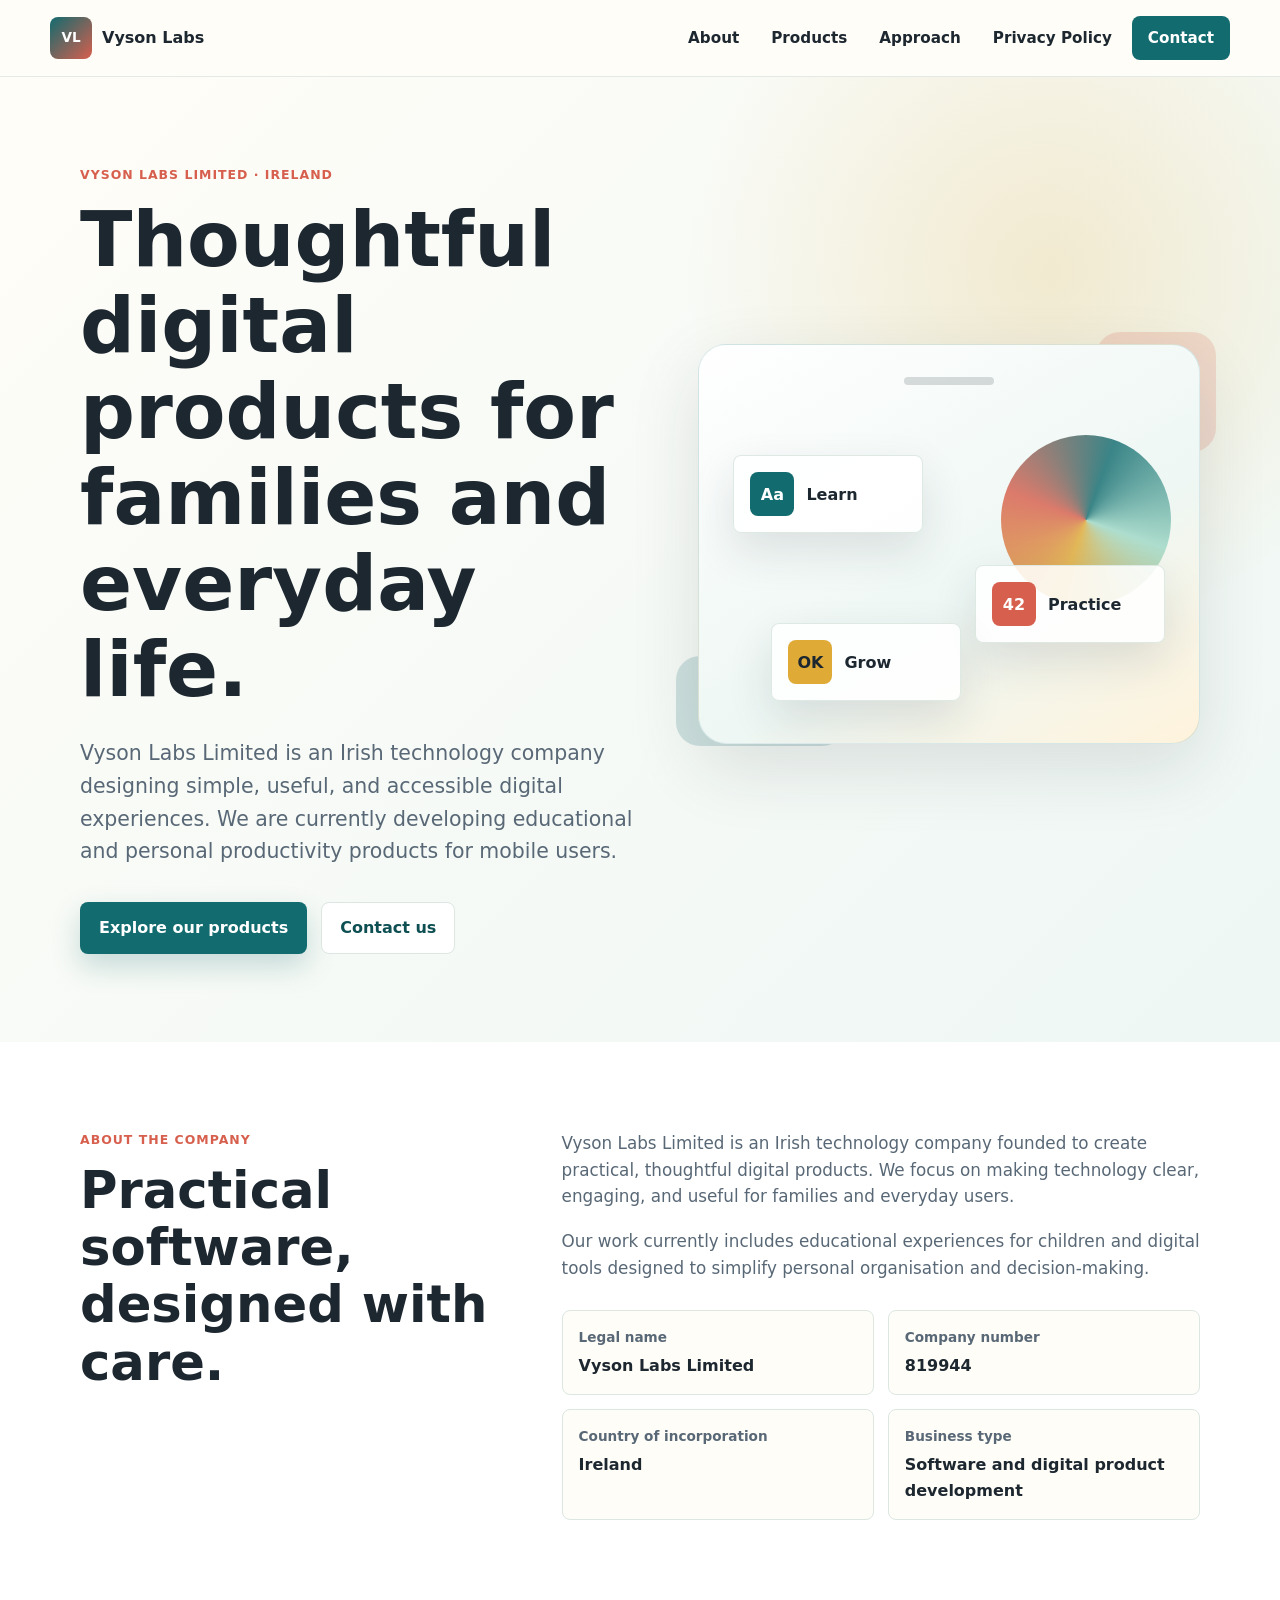
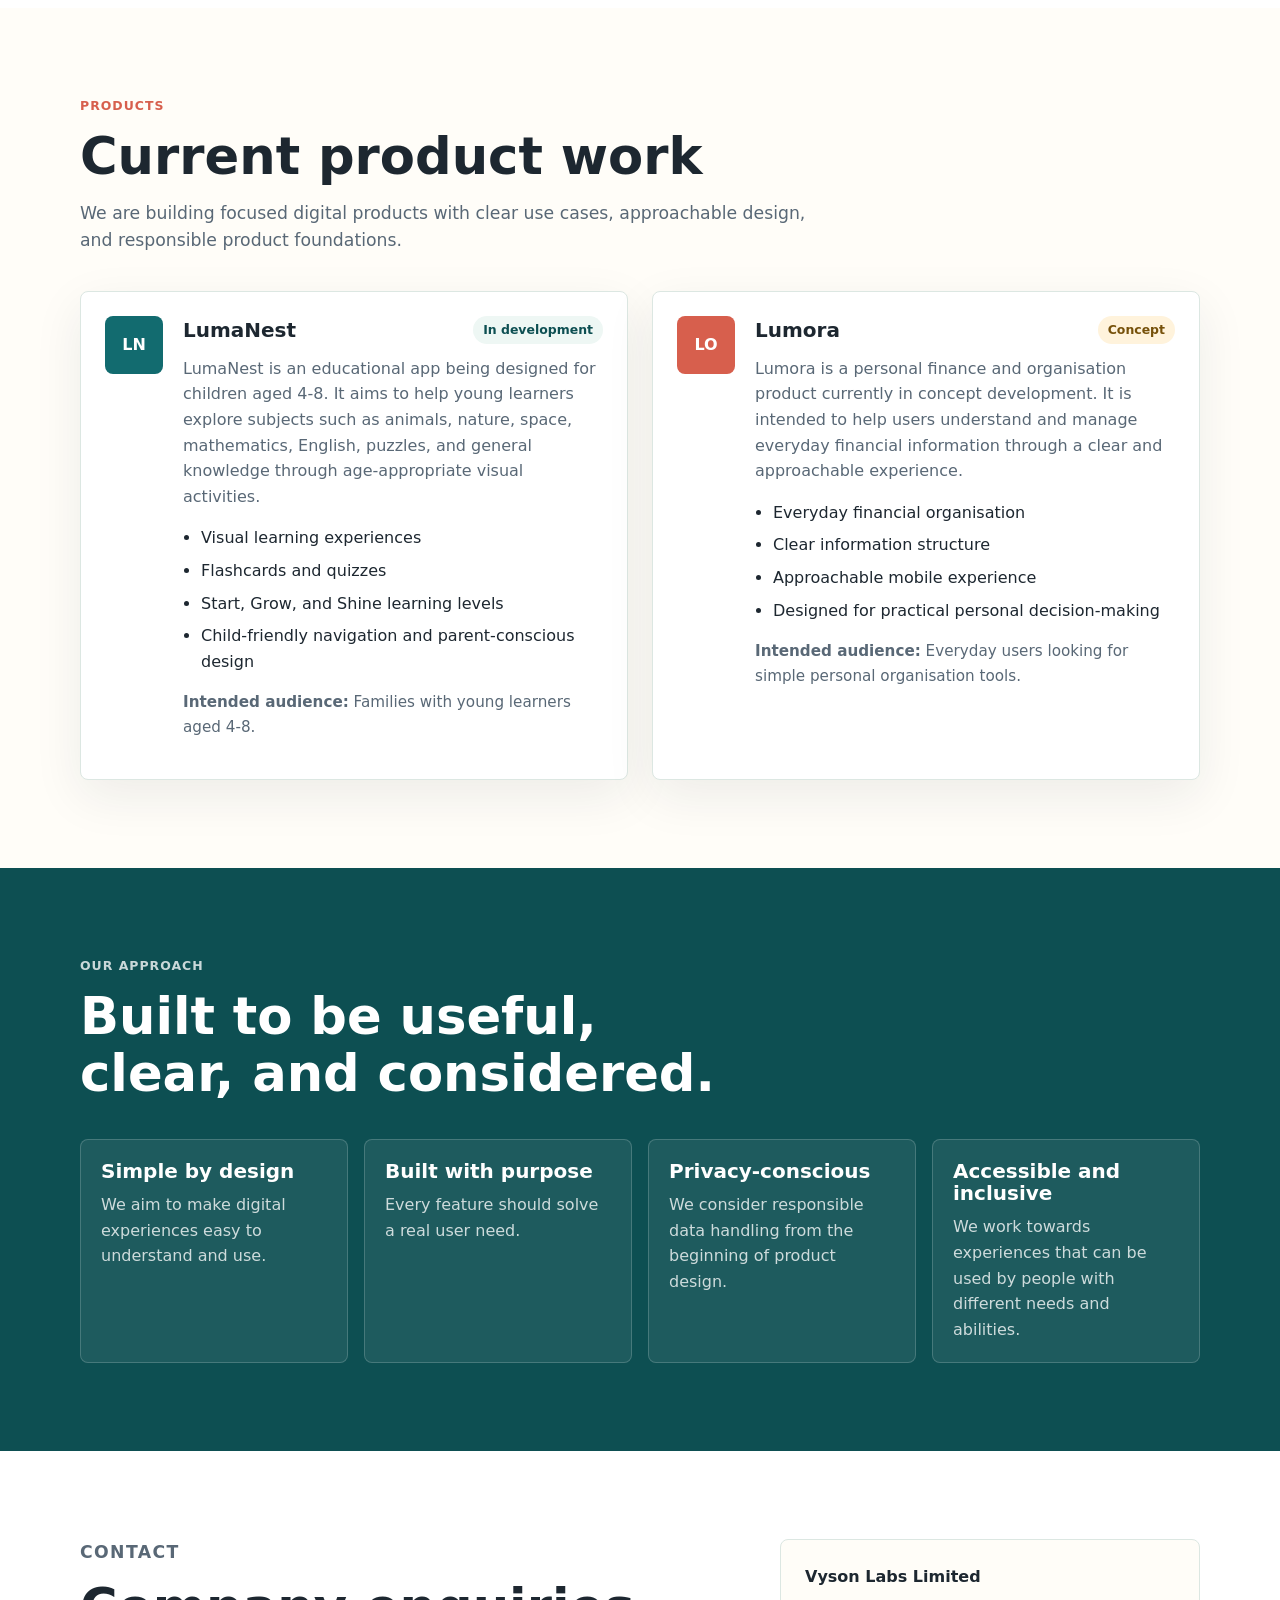
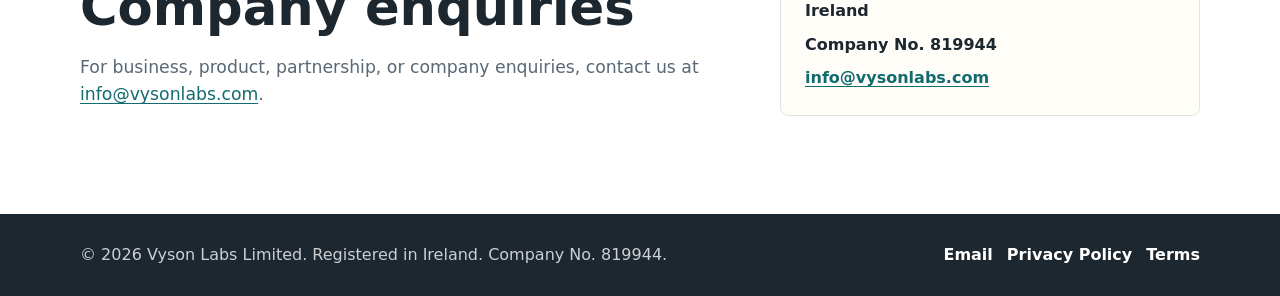
==== index.html @ 1d6f96e5 "Build static Vyson Labs website" ====
<!doctype html>
<html lang="en">
<head>
  <meta charset="utf-8">
  <meta name="viewport" content="width=device-width, initial-scale=1">
  <title>Vyson Labs Limited | Thoughtful Digital Products</title>
  <meta name="description" content="Vyson Labs Limited is an Irish technology company creating thoughtful digital products for families and everyday life.">
  <link rel="canonical" href="https://vysonlabs.com/">
  <meta property="og:title" content="Vyson Labs Limited">
  <meta property="og:description" content="Thoughtful digital products for families and everyday life.">
  <meta property="og:type" content="website">
  <meta property="og:url" content="https://vysonlabs.com/">
  <meta property="og:image" content="https://vysonlabs.com/assets/images/og-image.png">
  <meta property="og:image:width" content="1200">
  <meta property="og:image:height" content="630">
  <meta property="og:image:alt" content="Vyson Labs Limited - thoughtful digital products for families and everyday life">
  <meta name="theme-color" content="#126b6f">
  <link rel="icon" href="favicon.svg" type="image/svg+xml">
  <link rel="stylesheet" href="assets/css/styles.css">
  <script type="application/ld+json">
    {
      "@context": "https://schema.org",
      "@type": "Organization",
      "name": "Vyson Labs Limited",
      "url": "https://vysonlabs.com",
      "email": "info@vysonlabs.com",
      "address": {
        "@type": "PostalAddress",
        "addressCountry": "IE"
      }
    }
  </script>
</head>
<body>
  <a class="skip-link" href="#main">Skip to content</a>
  <header class="site-header" data-header>
    <nav class="nav" aria-label="Primary navigation">
      <a class="brand" href="./" aria-label="Vyson Labs home">
        <span class="brand-mark" aria-hidden="true">VL</span>
        <span>Vyson Labs</span>
      </a>
      <button class="nav-toggle" type="button" aria-expanded="false" aria-controls="primary-menu">
        <span class="sr-only">Toggle navigation</span>
        <span aria-hidden="true"></span>
        <span aria-hidden="true"></span>
        <span aria-hidden="true"></span>
      </button>
      <div class="nav-links" id="primary-menu">
        <a href="#about">About</a>
        <a href="#products">Products</a>
        <a href="#approach">Approach</a>
        <a href="privacy/">Privacy Policy</a>
        <a class="nav-contact" href="mailto:info@vysonlabs.com">Contact</a>
      </div>
    </nav>
  </header>

  <main id="main">
    <section class="hero section-pad">
      <div class="container hero-grid">
        <div class="hero-copy">
          <p class="eyebrow">Vyson Labs Limited · Ireland</p>
          <h1>Thoughtful digital products for families and everyday life.</h1>
          <p class="hero-text">Vyson Labs Limited is an Irish technology company designing simple, useful, and accessible digital experiences. We are currently developing educational and personal productivity products for mobile users.</p>
          <div class="hero-actions" aria-label="Primary actions">
            <a class="button primary" href="#products">Explore our products</a>
            <a class="button secondary" href="mailto:info@vysonlabs.com">Contact us</a>
          </div>
        </div>
        <div class="hero-visual" aria-label="Abstract visual representing learning and digital products" role="img">
          <div class="device-panel">
            <div class="device-topline"></div>
            <div class="learning-card card-one">
              <span class="mini-icon">Aa</span>
              <strong>Learn</strong>
            </div>
            <div class="learning-card card-two">
              <span class="mini-icon">42</span>
              <strong>Practice</strong>
            </div>
            <div class="learning-card card-three">
              <span class="mini-icon">OK</span>
              <strong>Grow</strong>
            </div>
          </div>
          <div class="signal-block signal-a"></div>
          <div class="signal-block signal-b"></div>
        </div>
      </div>
    </section>

    <section class="section-pad about-band" id="about">
      <div class="container two-column">
        <div>
          <p class="eyebrow">About the company</p>
          <h2>Practical software, designed with care.</h2>
        </div>
        <div class="content-stack">
          <p>Vyson Labs Limited is an Irish technology company founded to create practical, thoughtful digital products. We focus on making technology clear, engaging, and useful for families and everyday users.</p>
          <p>Our work currently includes educational experiences for children and digital tools designed to simplify personal organisation and decision-making.</p>
          <dl class="company-facts" aria-label="Company details">
            <div><dt>Legal name</dt><dd>Vyson Labs Limited</dd></div>
            <div><dt>Company number</dt><dd>819944</dd></div>
            <div><dt>Country of incorporation</dt><dd>Ireland</dd></div>
            <div><dt>Business type</dt><dd>Software and digital product development</dd></div>
          </dl>
        </div>
      </div>
    </section>

    <section class="section-pad" id="products">
      <div class="container">
        <div class="section-heading">
          <p class="eyebrow">Products</p>
          <h2>Current product work</h2>
          <p>We are building focused digital products with clear use cases, approachable design, and responsible product foundations.</p>
        </div>
        <div class="product-grid">
          <article class="product-card">
            <div class="product-icon nest" aria-hidden="true">LN</div>
            <div class="product-content">
              <div class="product-title-row">
                <h3>LumaNest</h3>
                <span class="status">In development</span>
              </div>
              <p>LumaNest is an educational app being designed for children aged 4-8. It aims to help young learners explore subjects such as animals, nature, space, mathematics, English, puzzles, and general knowledge through age-appropriate visual activities.</p>
              <ul class="feature-list">
                <li>Visual learning experiences</li>
                <li>Flashcards and quizzes</li>
                <li>Start, Grow, and Shine learning levels</li>
                <li>Child-friendly navigation and parent-conscious design</li>
              </ul>
              <p class="audience"><strong>Intended audience:</strong> Families with young learners aged 4-8.</p>
            </div>
          </article>
          <article class="product-card">
            <div class="product-icon lumora" aria-hidden="true">LO</div>
            <div class="product-content">
              <div class="product-title-row">
                <h3>Lumora</h3>
                <span class="status concept">Concept</span>
              </div>
              <p>Lumora is a personal finance and organisation product currently in concept development. It is intended to help users understand and manage everyday financial information through a clear and approachable experience.</p>
              <ul class="feature-list">
                <li>Everyday financial organisation</li>
                <li>Clear information structure</li>
                <li>Approachable mobile experience</li>
                <li>Designed for practical personal decision-making</li>
              </ul>
              <p class="audience"><strong>Intended audience:</strong> Everyday users looking for simple personal organisation tools.</p>
            </div>
          </article>
        </div>
      </div>
    </section>

    <section class="section-pad approach-band" id="approach">
      <div class="container">
        <div class="section-heading compact">
          <p class="eyebrow">Our approach</p>
          <h2>Built to be useful, clear, and considered.</h2>
        </div>
        <div class="values-grid">
          <article>
            <h3>Simple by design</h3>
            <p>We aim to make digital experiences easy to understand and use.</p>
          </article>
          <article>
            <h3>Built with purpose</h3>
            <p>Every feature should solve a real user need.</p>
          </article>
          <article>
            <h3>Privacy-conscious</h3>
            <p>We consider responsible data handling from the beginning of product design.</p>
          </article>
          <article>
            <h3>Accessible and inclusive</h3>
            <p>We work towards experiences that can be used by people with different needs and abilities.</p>
          </article>
        </div>
      </div>
    </section>

    <section class="section-pad contact-section" id="contact">
      <div class="container contact-grid">
        <div>
          <p class="eyebrow">Contact</p>
          <h2>Company enquiries</h2>
          <p>For business, product, partnership, or company enquiries, contact us at <a href="mailto:info@vysonlabs.com">info@vysonlabs.com</a>.</p>
        </div>
        <address class="contact-card">
          <span>Vyson Labs Limited</span>
          <span>Ireland</span>
          <span>Company No. 819944</span>
          <a href="mailto:info@vysonlabs.com">info@vysonlabs.com</a>
        </address>
      </div>
    </section>
  </main>

  <footer class="site-footer">
    <div class="container footer-grid">
      <p>© 2026 Vyson Labs Limited. Registered in Ireland. Company No. 819944.</p>
      <div class="footer-links" aria-label="Footer links">
        <a href="mailto:info@vysonlabs.com">Email</a>
        <a href="privacy/">Privacy Policy</a>
        <a href="terms/">Terms</a>
      </div>
    </div>
  </footer>
  <script src="assets/js/main.js" defer></script>
</body>
</html>
---- assets/css/styles.css ----
:root {
  --ink: #1d2730;
  --muted: #596876;
  --paper: #fffdf8;
  --surface: #ffffff;
  --soft: #eef7f4;
  --teal: #126b6f;
  --teal-dark: #0d4f52;
  --coral: #d75f4d;
  --gold: #e0aa37;
  --mint: #9fd8c6;
  --line: #dce7e2;
  --shadow: 0 24px 70px rgba(29, 39, 48, 0.12);
  --radius: 8px;
  --max: 1120px;
}

* { box-sizing: border-box; }
html { scroll-behavior: smooth; }
body {
  margin: 0;
  font-family: Inter, ui-sans-serif, system-ui, -apple-system, BlinkMacSystemFont, "Segoe UI", sans-serif;
  color: var(--ink);
  background: var(--paper);
  line-height: 1.6;
  text-rendering: optimizeLegibility;
}
body.nav-open { overflow: hidden; }
a { color: var(--teal); text-underline-offset: 0.18em; }
a:hover { color: var(--teal-dark); }
img { max-width: 100%; height: auto; }
.container { width: min(100% - 40px, var(--max)); margin: 0 auto; }
.section-pad { padding: 88px 0; }
.skip-link {
  position: absolute;
  left: 16px;
  top: -80px;
  z-index: 20;
  background: var(--ink);
  color: #fff;
  padding: 10px 14px;
  border-radius: var(--radius);
}
.skip-link:focus { top: 16px; }
:focus-visible { outline: 3px solid var(--gold); outline-offset: 4px; }
.sr-only {
  position: absolute;
  width: 1px;
  height: 1px;
  padding: 0;
  margin: -1px;
  overflow: hidden;
  clip: rect(0, 0, 0, 0);
  white-space: nowrap;
  border: 0;
}

.site-header {
  position: sticky;
  top: 0;
  z-index: 10;
  background: rgba(255, 253, 248, 0.92);
  border-bottom: 1px solid rgba(220, 231, 226, 0.8);
  backdrop-filter: blur(16px);
}
.nav {
  width: min(100% - 40px, 1180px);
  min-height: 76px;
  margin: 0 auto;
  display: flex;
  align-items: center;
  justify-content: space-between;
  gap: 24px;
}
.brand {
  display: inline-flex;
  align-items: center;
  gap: 10px;
  color: var(--ink);
  font-weight: 800;
  text-decoration: none;
  letter-spacing: 0;
}
.brand-mark {
  display: grid;
  place-items: center;
  width: 42px;
  height: 42px;
  border-radius: var(--radius);
  color: #fff;
  background: linear-gradient(135deg, var(--teal), var(--coral));
  font-size: 0.85rem;
  font-weight: 800;
}
.nav-links {
  display: flex;
  align-items: center;
  gap: 8px;
}
.nav-links a {
  color: var(--ink);
  text-decoration: none;
  font-weight: 700;
  font-size: 0.95rem;
  padding: 10px 12px;
  border-radius: var(--radius);
}
.nav-links a:hover { background: var(--soft); color: var(--teal-dark); }
.nav-links .nav-contact {
  background: var(--teal);
  color: #fff;
  padding-inline: 16px;
}
.nav-links .nav-contact:hover { background: var(--teal-dark); color: #fff; }
.nav-toggle {
  display: none;
  width: 44px;
  height: 44px;
  border: 1px solid var(--line);
  border-radius: var(--radius);
  background: var(--surface);
  padding: 10px;
}
.nav-toggle span:not(.sr-only) {
  display: block;
  width: 100%;
  height: 2px;
  margin: 5px 0;
  background: var(--ink);
}

.hero {
  position: relative;
  overflow: hidden;
  background:
    radial-gradient(circle at 82% 20%, rgba(224, 170, 55, 0.2), transparent 28%),
    linear-gradient(135deg, #fffdf8 0%, #eef7f4 100%);
}
.hero-grid {
  display: grid;
  grid-template-columns: minmax(0, 1.05fr) minmax(340px, 0.95fr);
  align-items: center;
  gap: 64px;
}
.eyebrow {
  margin: 0 0 12px;
  color: var(--coral);
  font-size: 0.78rem;
  font-weight: 800;
  letter-spacing: 0.08em;
  text-transform: uppercase;
}
h1, h2, h3 { line-height: 1.12; margin: 0; letter-spacing: 0; }
h1 { font-size: clamp(2.45rem, 6vw, 5.25rem); max-width: 850px; }
h2 { font-size: clamp(2rem, 4vw, 3.3rem); }
h3 { font-size: 1.25rem; }
.hero-text {
  max-width: 680px;
  margin: 24px 0 0;
  color: var(--muted);
  font-size: clamp(1.05rem, 2vw, 1.28rem);
}
.hero-actions {
  display: flex;
  flex-wrap: wrap;
  gap: 14px;
  margin-top: 34px;
}
.button {
  display: inline-flex;
  align-items: center;
  justify-content: center;
  min-height: 48px;
  border-radius: var(--radius);
  padding: 12px 18px;
  font-weight: 800;
  text-decoration: none;
  border: 1px solid transparent;
}
.button.primary { background: var(--teal); color: #fff; box-shadow: 0 12px 28px rgba(18, 107, 111, 0.22); }
.button.primary:hover { background: var(--teal-dark); color: #fff; }
.button.secondary { background: #fff; color: var(--teal-dark); border-color: var(--line); }
.button.secondary:hover { border-color: var(--teal); }
.hero-visual {
  position: relative;
  min-height: 430px;
}
.device-panel {
  position: relative;
  z-index: 2;
  min-height: 400px;
  border: 1px solid rgba(18, 107, 111, 0.14);
  border-radius: 28px;
  background: linear-gradient(150deg, #ffffff, #eef7f4 60%, #fff3dc);
  box-shadow: var(--shadow);
  padding: 32px;
  overflow: hidden;
}
.device-panel::before {
  content: "";
  position: absolute;
  inset: 90px 28px auto auto;
  width: 170px;
  height: 170px;
  border-radius: 50%;
  background: conic-gradient(from 20deg, var(--teal), var(--mint), var(--gold), var(--coral), var(--teal));
  opacity: 0.82;
}
.device-topline {
  width: 90px;
  height: 8px;
  border-radius: 999px;
  background: rgba(29, 39, 48, 0.16);
  margin: 0 auto 42px;
}
.learning-card {
  position: absolute;
  display: flex;
  align-items: center;
  gap: 12px;
  min-width: 190px;
  padding: 16px;
  border: 1px solid rgba(220, 231, 226, 0.9);
  border-radius: var(--radius);
  background: rgba(255, 255, 255, 0.86);
  box-shadow: 0 18px 45px rgba(29, 39, 48, 0.12);
}
.card-one { left: 34px; top: 110px; }
.card-two { right: 34px; top: 220px; }
.card-three { left: 72px; bottom: 42px; }
.mini-icon {
  display: grid;
  place-items: center;
  width: 44px;
  height: 44px;
  border-radius: var(--radius);
  color: #fff;
  background: var(--teal);
  font-weight: 900;
}
.card-two .mini-icon { background: var(--coral); }
.card-three .mini-icon { background: var(--gold); color: var(--ink); }
.signal-block {
  position: absolute;
  border-radius: 24px;
  background: var(--coral);
  opacity: 0.18;
}
.signal-a { width: 120px; height: 120px; right: -16px; top: -12px; }
.signal-b { width: 170px; height: 90px; left: -22px; bottom: 28px; background: var(--teal); }

.about-band { background: #fff; }
.two-column {
  display: grid;
  grid-template-columns: minmax(220px, 0.8fr) minmax(0, 1.2fr);
  gap: 56px;
}
.content-stack p { margin: 0 0 18px; color: var(--muted); font-size: 1.05rem; }
.company-facts {
  display: grid;
  grid-template-columns: repeat(2, minmax(0, 1fr));
  gap: 14px;
  margin: 28px 0 0;
}
.company-facts div {
  border: 1px solid var(--line);
  border-radius: var(--radius);
  background: var(--paper);
  padding: 16px;
}
dt { color: var(--muted); font-size: 0.85rem; font-weight: 800; }
dd { margin: 4px 0 0; font-weight: 800; }
.section-heading { max-width: 760px; margin-bottom: 36px; }
.section-heading p:not(.eyebrow) { color: var(--muted); font-size: 1.08rem; margin: 14px 0 0; }
.section-heading.compact { max-width: 680px; }
.product-grid { display: grid; grid-template-columns: repeat(2, minmax(0, 1fr)); gap: 24px; }
.product-card {
  display: grid;
  grid-template-columns: auto 1fr;
  gap: 20px;
  min-height: 100%;
  border: 1px solid var(--line);
  border-radius: var(--radius);
  background: #fff;
  padding: 24px;
  box-shadow: 0 16px 50px rgba(29, 39, 48, 0.08);
}
.product-icon {
  display: grid;
  place-items: center;
  width: 58px;
  height: 58px;
  border-radius: var(--radius);
  color: #fff;
  font-weight: 900;
  background: var(--teal);
}
.product-icon.lumora { background: var(--coral); }
.product-title-row {
  display: flex;
  flex-wrap: wrap;
  align-items: center;
  gap: 10px;
  justify-content: space-between;
  margin-bottom: 12px;
}
.status {
  display: inline-flex;
  align-items: center;
  min-height: 28px;
  border-radius: 999px;
  padding: 4px 10px;
  background: var(--soft);
  color: var(--teal-dark);
  font-size: 0.78rem;
  font-weight: 900;
}
.status.concept { background: #fff3dc; color: #76510a; }
.product-card p { color: var(--muted); margin: 0 0 16px; }
.feature-list { padding-left: 18px; margin: 0 0 16px; color: var(--ink); }
.feature-list li { margin: 7px 0; }
.audience { font-size: 0.95rem; }
.approach-band { background: var(--teal-dark); color: #fff; }
.approach-band .eyebrow { color: var(--mint); }
.approach-band .section-heading p { color: rgba(255,255,255,0.78); }
.values-grid {
  display: grid;
  grid-template-columns: repeat(4, minmax(0, 1fr));
  gap: 16px;
}
.values-grid article {
  border: 1px solid rgba(255, 255, 255, 0.18);
  border-radius: var(--radius);
  padding: 20px;
  background: rgba(255, 255, 255, 0.07);
}
.values-grid p { margin: 10px 0 0; color: rgba(255, 255, 255, 0.78); }
.contact-section { background: #fff; }
.contact-grid {
  display: grid;
  grid-template-columns: minmax(0, 1fr) minmax(280px, 420px);
  gap: 40px;
  align-items: start;
}
.contact-grid p { max-width: 650px; color: var(--muted); font-size: 1.08rem; }
.contact-card {
  display: grid;
  gap: 8px;
  border: 1px solid var(--line);
  border-radius: var(--radius);
  background: var(--paper);
  padding: 24px;
  font-style: normal;
  font-weight: 700;
}
.site-footer {
  background: var(--ink);
  color: rgba(255, 255, 255, 0.78);
  padding: 28px 0;
}
.footer-grid {
  display: flex;
  justify-content: space-between;
  align-items: center;
  gap: 20px;
}
.footer-grid p { margin: 0; }
.footer-links { display: flex; flex-wrap: wrap; gap: 14px; }
.footer-links a { color: #fff; font-weight: 700; text-decoration: none; }
.footer-links a:hover { text-decoration: underline; }
.legal-page { background: #fff; }
.legal-content {
  max-width: 860px;
  padding-top: 72px;
  padding-bottom: 88px;
}
.legal-content h1 { font-size: clamp(2.3rem, 5vw, 4rem); }
.legal-content h2 { font-size: 1.45rem; margin-top: 34px; }
.legal-content p { color: var(--muted); }
.effective-date { font-weight: 800; color: var(--ink) !important; }

@media (max-width: 900px) {
  .section-pad { padding: 68px 0; }
  .hero-grid, .two-column, .contact-grid { grid-template-columns: 1fr; }
  .hero-grid { gap: 42px; }
  .hero-visual { min-height: 360px; }
  .device-panel { min-height: 350px; }
  .product-grid, .values-grid { grid-template-columns: 1fr; }
  .company-facts { grid-template-columns: 1fr; }
}

@media (max-width: 760px) {
  .container, .nav { width: min(100% - 28px, var(--max)); }
  .nav-toggle { display: block; }
  .nav-links {
    position: fixed;
    inset: 76px 14px auto 14px;
    display: none;
    flex-direction: column;
    align-items: stretch;
    gap: 6px;
    padding: 14px;
    border: 1px solid var(--line);
    border-radius: var(--radius);
    background: #fff;
    box-shadow: var(--shadow);
  }
  body.nav-open .nav-links { display: flex; }
  .nav-links a { padding: 13px 12px; }
  .hero { padding-top: 12px; }
  h1 { font-size: clamp(2.35rem, 13vw, 3.8rem); }
  .hero-actions { align-items: stretch; flex-direction: column; }
  .button { width: 100%; }
  .product-card { grid-template-columns: 1fr; }
  .footer-grid { align-items: flex-start; flex-direction: column; }
  .learning-card { min-width: 160px; }
  .card-one { left: 18px; }
  .card-two { right: 18px; }
  .card-three { left: 34px; }
}

@media (max-width: 430px) {
  .section-pad { padding: 56px 0; }
  .device-panel { padding: 24px 18px; }
  .hero-visual { min-height: 330px; }
  .device-panel { min-height: 320px; }
  .learning-card { padding: 12px; min-width: 142px; }
  .mini-icon { width: 38px; height: 38px; }
  .card-two { top: 192px; }
  .card-three { bottom: 30px; left: 18px; }
}

@media (prefers-reduced-motion: reduce) {
  *, *::before, *::after {
    animation-duration: 0.01ms !important;
    animation-iteration-count: 1 !important;
    scroll-behavior: auto !important;
    transition-duration: 0.01ms !important;
  }
}

.not-found-page {
  min-height: 62vh;
  display: grid;
  align-items: center;
  background: linear-gradient(135deg, #fffdf8 0%, #eef7f4 100%);
}
.not-found-content {
  max-width: 760px;
  padding-top: 84px;
  padding-bottom: 84px;
}
.not-found-content p:not(.eyebrow) {
  color: var(--muted);
  font-size: 1.12rem;
  margin: 20px 0 0;
}
@media (max-width: 760px) {
  .static-links {
    position: static;
    display: flex;
    flex-direction: row;
    box-shadow: none;
    border: 0;
    padding: 0;
    background: transparent;
  }
  .static-links a:not(.nav-contact) { display: none; }
}
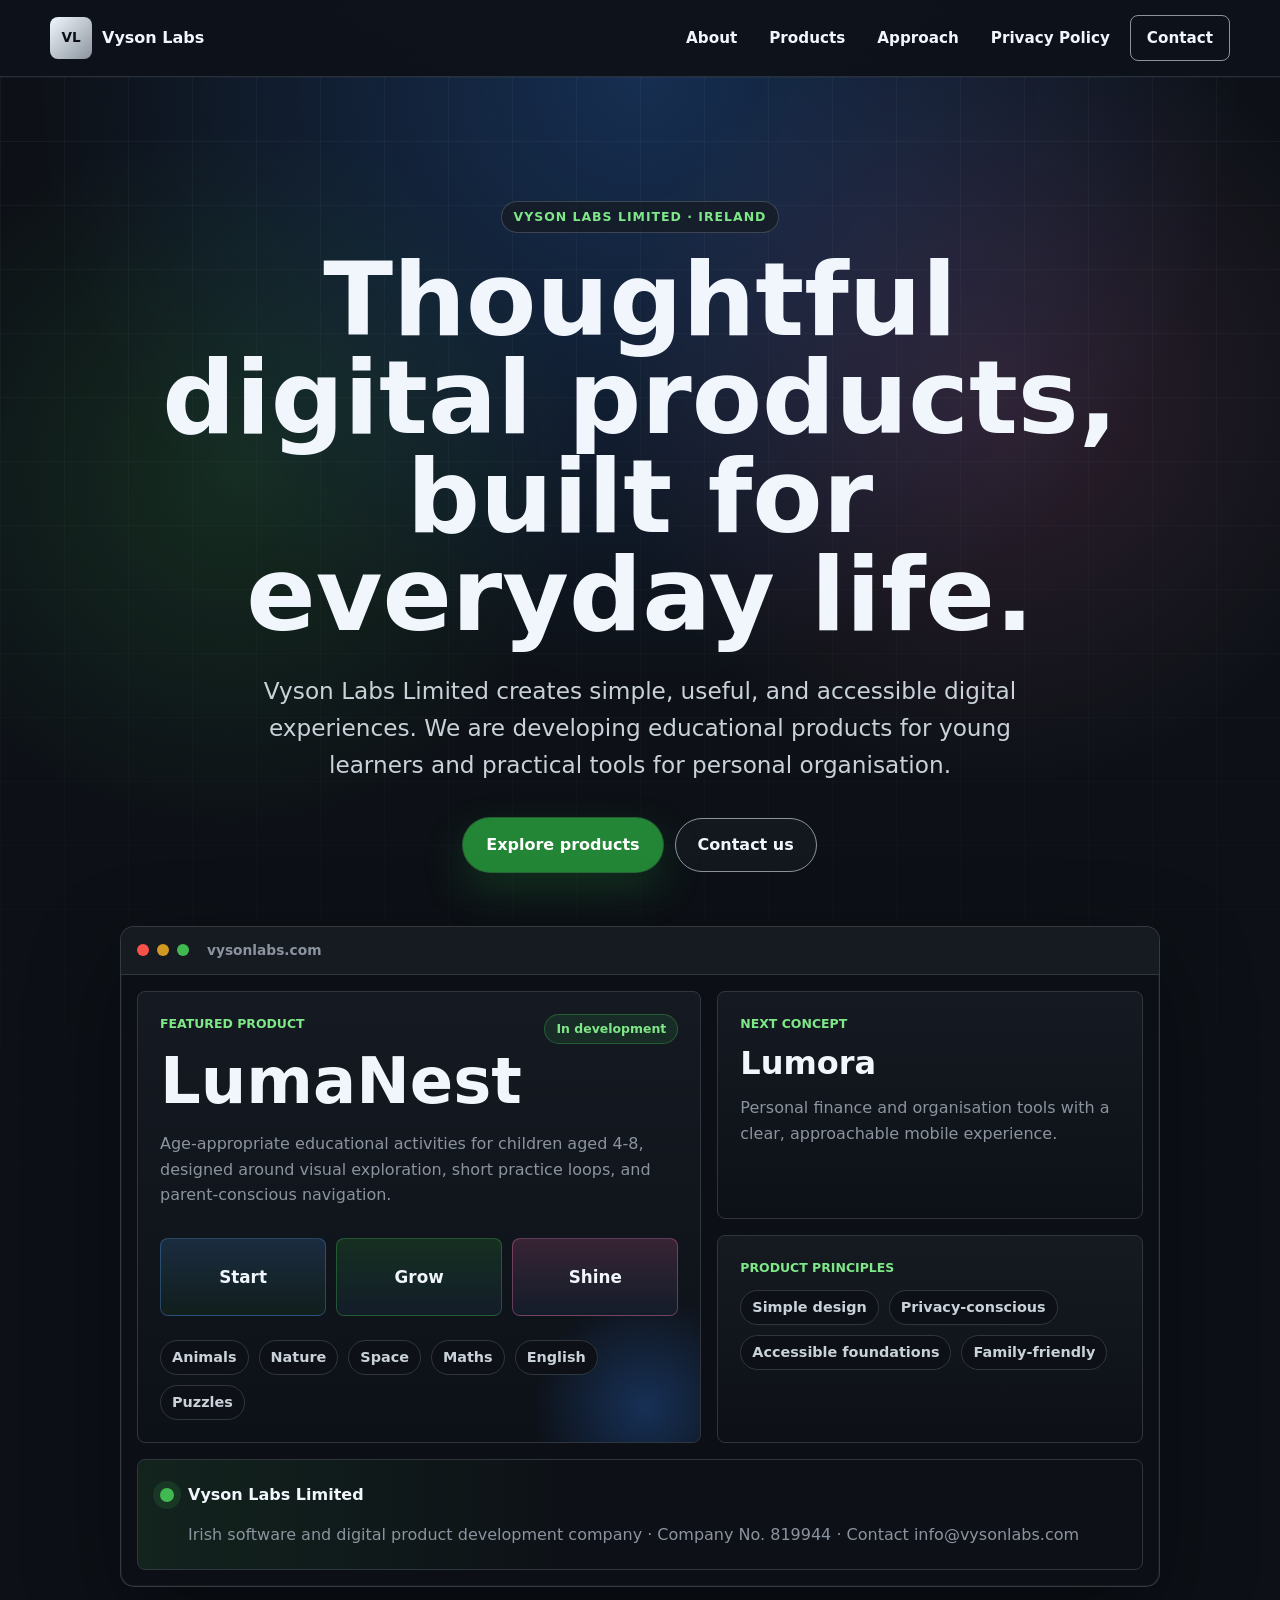
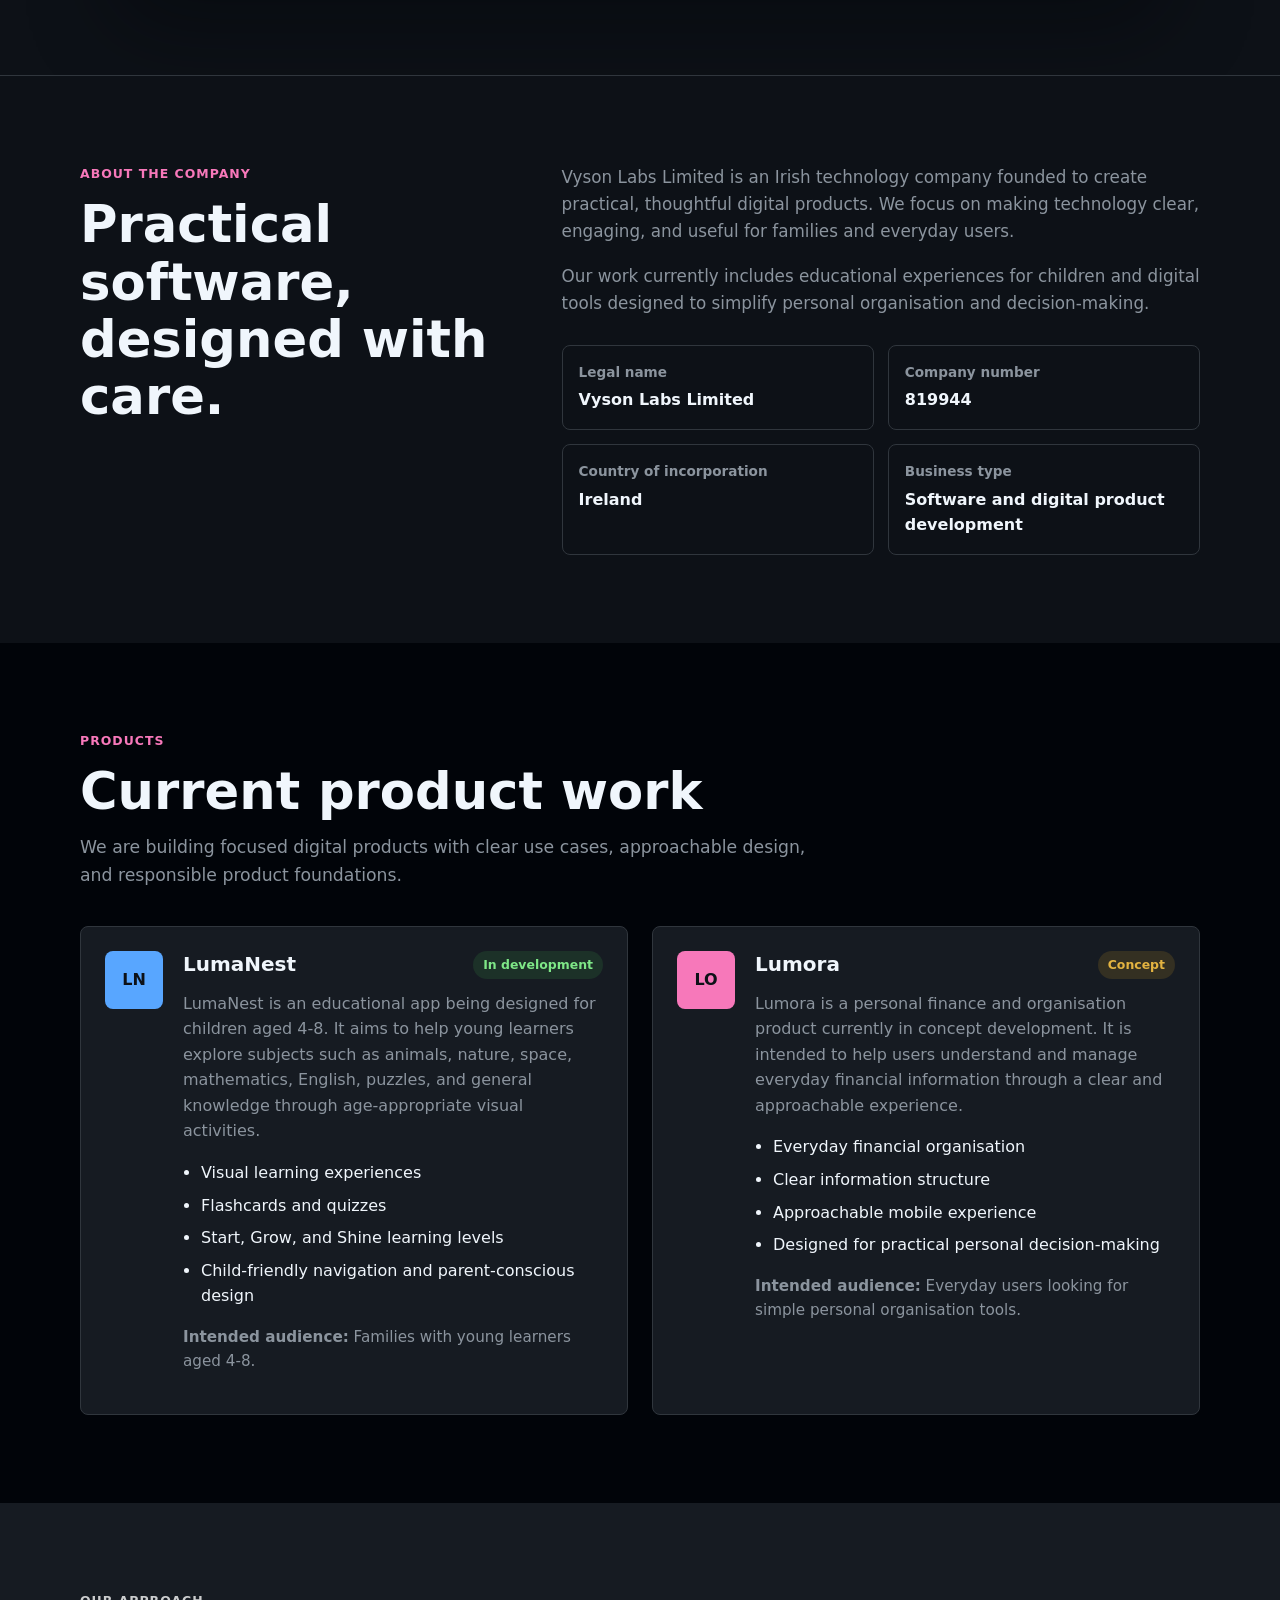
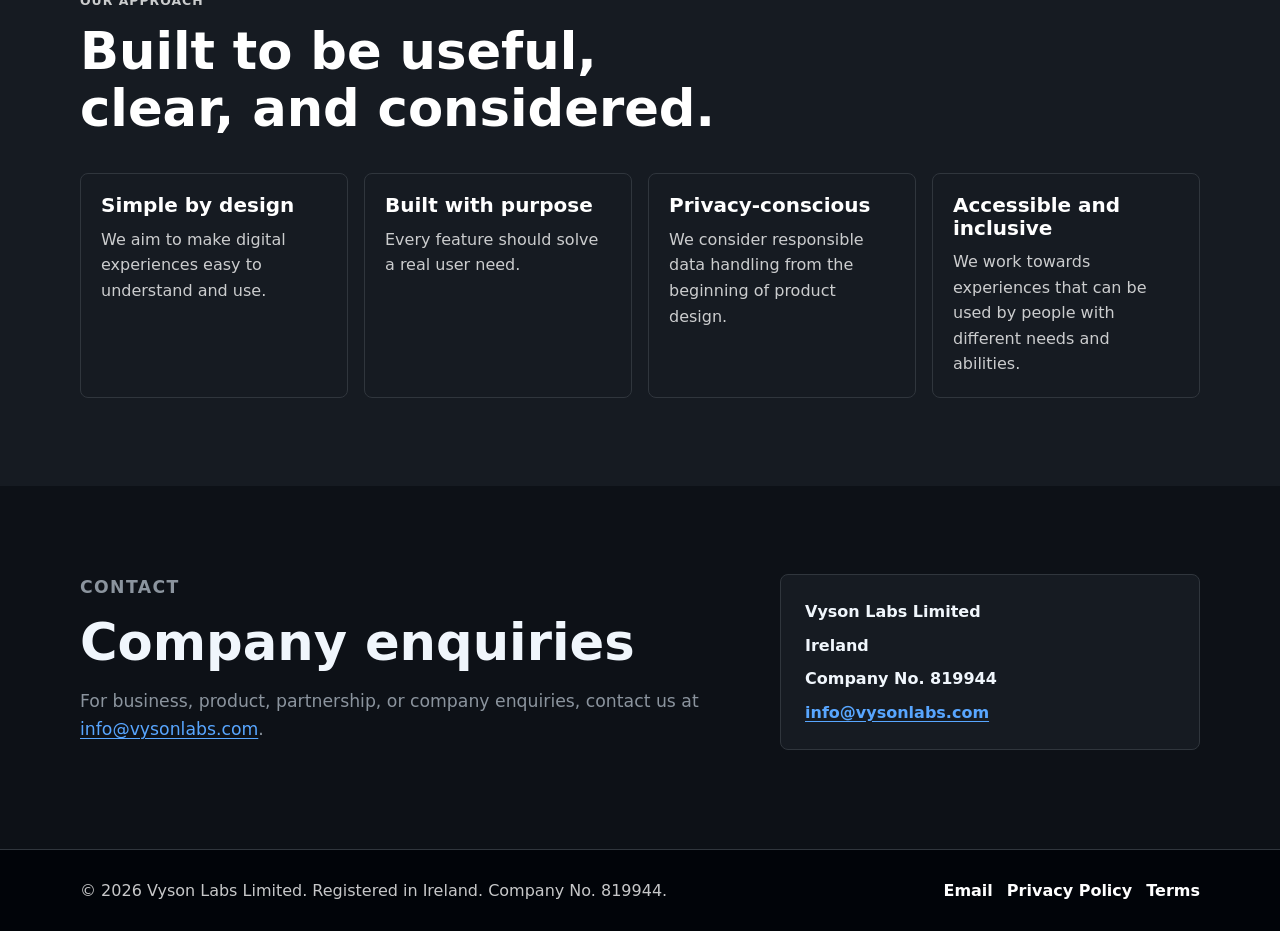
==== commit c97f8db6: "Update contact email and dark landing page" ====
--- a/index.html
+++ b/index.html
@@ -14,9 +14,9 @@
   <meta property="og:image:width" content="1200">
   <meta property="og:image:height" content="630">
   <meta property="og:image:alt" content="Vyson Labs Limited - thoughtful digital products for families and everyday life">
-  <meta name="theme-color" content="#126b6f">
+  <meta name="theme-color" content="#0d1117">
   <link rel="icon" href="favicon.svg" type="image/svg+xml">
-  <link rel="stylesheet" href="assets/css/styles.css">
+  <link rel="stylesheet" href="assets/css/styles.css?v=dark-landing">
   <script type="application/ld+json">
     {
       "@context": "https://schema.org",
@@ -57,34 +57,71 @@
 
   <main id="main">
     <section class="hero section-pad">
-      <div class="container hero-grid">
+      <div class="container hero-shell">
         <div class="hero-copy">
           <p class="eyebrow">Vyson Labs Limited · Ireland</p>
-          <h1>Thoughtful digital products for families and everyday life.</h1>
-          <p class="hero-text">Vyson Labs Limited is an Irish technology company designing simple, useful, and accessible digital experiences. We are currently developing educational and personal productivity products for mobile users.</p>
+          <h1>Thoughtful digital products, built for everyday life.</h1>
+          <p class="hero-text">Vyson Labs Limited creates simple, useful, and accessible digital experiences. We are developing educational products for young learners and practical tools for personal organisation.</p>
           <div class="hero-actions" aria-label="Primary actions">
-            <a class="button primary" href="#products">Explore our products</a>
+            <a class="button primary" href="#products">Explore products</a>
             <a class="button secondary" href="mailto:info@vysonlabs.com">Contact us</a>
           </div>
         </div>
-        <div class="hero-visual" aria-label="Abstract visual representing learning and digital products" role="img">
-          <div class="device-panel">
-            <div class="device-topline"></div>
-            <div class="learning-card card-one">
-              <span class="mini-icon">Aa</span>
-              <strong>Learn</strong>
-            </div>
-            <div class="learning-card card-two">
-              <span class="mini-icon">42</span>
-              <strong>Practice</strong>
-            </div>
-            <div class="learning-card card-three">
-              <span class="mini-icon">OK</span>
-              <strong>Grow</strong>
-            </div>
+        <div class="hero-showcase" aria-label="Vyson Labs product development overview" role="img">
+          <div class="showcase-topbar">
+            <span></span>
+            <span></span>
+            <span></span>
+            <strong>vysonlabs.com</strong>
           </div>
-          <div class="signal-block signal-a"></div>
-          <div class="signal-block signal-b"></div>
+          <div class="showcase-grid refined-showcase">
+            <div class="showcase-panel product-preview primary-preview">
+              <div class="panel-header">
+                <div>
+                  <div class="panel-kicker">Featured product</div>
+                  <h2>LumaNest</h2>
+                </div>
+                <span class="panel-badge">In development</span>
+              </div>
+              <p>Age-appropriate educational activities for children aged 4-8, designed around visual exploration, short practice loops, and parent-conscious navigation.</p>
+              <div class="learning-path" aria-label="LumaNest learning levels">
+                <span>Start</span>
+                <span>Grow</span>
+                <span>Shine</span>
+              </div>
+              <div class="topic-grid" aria-label="LumaNest subject areas">
+                <span>Animals</span>
+                <span>Nature</span>
+                <span>Space</span>
+                <span>Maths</span>
+                <span>English</span>
+                <span>Puzzles</span>
+              </div>
+            </div>
+            <div class="showcase-stack">
+              <div class="showcase-panel mini-product">
+                <div class="panel-kicker">Next concept</div>
+                <h3>Lumora</h3>
+                <p>Personal finance and organisation tools with a clear, approachable mobile experience.</p>
+              </div>
+              <div class="showcase-panel principles-preview">
+                <div class="panel-kicker">Product principles</div>
+                <div class="principle-list">
+                  <span>Simple design</span>
+                  <span>Privacy-conscious</span>
+                  <span>Accessible foundations</span>
+                  <span>Family-friendly</span>
+                </div>
+              </div>
+            </div>
+            <div class="showcase-panel status-preview refined-status">
+              <span class="status-dot"></span>
+              <div>
+                <strong>Vyson Labs Limited</strong>
+                <p>Irish software and digital product development company · Company No. 819944 · Contact info@vysonlabs.com</p>
+              </div>
+            </div>
+          </div>
         </div>
       </div>
     </section>
--- a/assets/css/styles.css
+++ b/assets/css/styles.css
@@ -467,3 +467,446 @@
   }
   .static-links a:not(.nav-contact) { display: none; }
 }
+
+
+/* Dark GitHub-inspired landing treatment */
+:root {
+  --ink: #f0f6fc;
+  --muted: #8b949e;
+  --paper: #0d1117;
+  --surface: #161b22;
+  --soft: #21262d;
+  --teal: #2f81f7;
+  --teal-dark: #58a6ff;
+  --coral: #f778ba;
+  --gold: #d29922;
+  --mint: #3fb950;
+  --line: #30363d;
+  --shadow: 0 32px 90px rgba(1, 4, 9, 0.48);
+}
+
+body {
+  color: var(--ink);
+  background:
+    radial-gradient(circle at 50% -10%, rgba(47, 129, 247, 0.22), transparent 34%),
+    linear-gradient(180deg, #0d1117 0%, #0d1117 48%, #010409 100%);
+}
+
+a { color: #58a6ff; }
+a:hover { color: #79c0ff; }
+
+.site-header {
+  background: rgba(13, 17, 23, 0.88);
+  border-bottom: 1px solid rgba(48, 54, 61, 0.82);
+}
+
+.brand,
+.nav-links a { color: #f0f6fc; }
+
+.brand-mark {
+  color: #0d1117;
+  background: linear-gradient(135deg, #f0f6fc, #8b949e);
+}
+
+.nav-links a:hover {
+  background: #21262d;
+  color: #f0f6fc;
+}
+
+.nav-links .nav-contact {
+  background: transparent;
+  color: #f0f6fc;
+  border: 1px solid #8b949e;
+}
+
+.nav-links .nav-contact:hover {
+  background: #238636;
+  border-color: #3fb950;
+  color: #fff;
+}
+
+.nav-toggle {
+  background: #161b22;
+  border-color: #30363d;
+}
+
+.nav-toggle span:not(.sr-only) { background: #f0f6fc; }
+
+.hero {
+  min-height: calc(100vh - 76px);
+  display: grid;
+  align-items: center;
+  background:
+    radial-gradient(circle at 18% 25%, rgba(63, 185, 80, 0.16), transparent 22%),
+    radial-gradient(circle at 78% 20%, rgba(247, 120, 186, 0.14), transparent 24%),
+    radial-gradient(circle at 50% 0%, rgba(47, 129, 247, 0.26), transparent 35%),
+    #0d1117;
+  border-bottom: 1px solid #30363d;
+}
+
+.hero::before {
+  content: "";
+  position: absolute;
+  inset: 0;
+  pointer-events: none;
+  background-image:
+    linear-gradient(rgba(139, 148, 158, 0.08) 1px, transparent 1px),
+    linear-gradient(90deg, rgba(139, 148, 158, 0.08) 1px, transparent 1px);
+  background-size: 64px 64px;
+  mask-image: linear-gradient(to bottom, rgba(0,0,0,0.95), transparent 78%);
+}
+
+.hero-shell {
+  position: relative;
+  z-index: 1;
+  display: grid;
+  gap: 54px;
+  padding-top: 36px;
+}
+
+.hero-copy {
+  max-width: 980px;
+  margin: 0 auto;
+  text-align: center;
+}
+
+.hero .eyebrow {
+  display: inline-flex;
+  align-items: center;
+  min-height: 32px;
+  margin-bottom: 18px;
+  padding: 5px 12px;
+  border: 1px solid rgba(139, 148, 158, 0.34);
+  border-radius: 999px;
+  color: #7ee787;
+  background: rgba(22, 27, 34, 0.7);
+}
+
+.hero h1 {
+  max-width: 1040px;
+  margin: 0 auto;
+  font-size: clamp(3.1rem, 8vw, 6.85rem);
+  line-height: 0.96;
+  color: #f0f6fc;
+}
+
+.hero-text {
+  max-width: 780px;
+  margin: 28px auto 0;
+  color: #c9d1d9;
+  font-size: clamp(1.12rem, 2.2vw, 1.45rem);
+}
+
+.hero-actions {
+  justify-content: center;
+  gap: 12px;
+  margin-top: 34px;
+}
+
+.button {
+  min-height: 54px;
+  border-radius: 999px;
+  padding: 13px 22px;
+  font-weight: 800;
+}
+
+.button.primary {
+  background: #238636;
+  color: #fff;
+  box-shadow: 0 0 0 1px rgba(63, 185, 80, 0.45), 0 18px 42px rgba(35, 134, 54, 0.28);
+}
+
+.button.primary:hover { background: #2ea043; }
+
+.button.secondary {
+  background: rgba(22, 27, 34, 0.72);
+  color: #f0f6fc;
+  border-color: #8b949e;
+}
+
+.button.secondary:hover {
+  border-color: #f0f6fc;
+  color: #fff;
+}
+
+.hero-showcase {
+  width: min(100%, 1040px);
+  margin: 0 auto;
+  overflow: hidden;
+  border: 1px solid rgba(139, 148, 158, 0.32);
+  border-radius: 14px;
+  background: rgba(13, 17, 23, 0.72);
+  box-shadow: var(--shadow), 0 0 0 1px rgba(240, 246, 252, 0.04) inset;
+  backdrop-filter: blur(18px);
+}
+
+.showcase-topbar {
+  display: flex;
+  align-items: center;
+  gap: 8px;
+  min-height: 48px;
+  padding: 0 16px;
+  border-bottom: 1px solid #30363d;
+  background: #161b22;
+}
+
+.showcase-topbar span {
+  width: 12px;
+  height: 12px;
+  border-radius: 50%;
+  background: #f85149;
+}
+
+.showcase-topbar span:nth-child(2) { background: #d29922; }
+.showcase-topbar span:nth-child(3) { background: #3fb950; }
+.showcase-topbar strong {
+  margin-left: 10px;
+  color: #8b949e;
+  font-size: 0.86rem;
+}
+
+.showcase-grid {
+  display: grid;
+  grid-template-columns: minmax(0, 1.14fr) minmax(300px, 0.86fr);
+  gap: 16px;
+  padding: 16px;
+}
+
+.showcase-panel {
+  border: 1px solid #30363d;
+  border-radius: 8px;
+  background: linear-gradient(180deg, rgba(22, 27, 34, 0.96), rgba(13, 17, 23, 0.96));
+  padding: 22px;
+}
+
+.panel-header {
+  display: flex;
+  align-items: flex-start;
+  justify-content: space-between;
+  gap: 18px;
+}
+
+.panel-kicker {
+  margin-bottom: 12px;
+  color: #7ee787;
+  font-size: 0.78rem;
+  font-weight: 800;
+  text-transform: uppercase;
+}
+
+.panel-badge {
+  display: inline-flex;
+  align-items: center;
+  min-height: 30px;
+  white-space: nowrap;
+  border: 1px solid rgba(63, 185, 80, 0.34);
+  border-radius: 999px;
+  padding: 4px 11px;
+  color: #7ee787;
+  background: rgba(63, 185, 80, 0.12);
+  font-size: 0.78rem;
+  font-weight: 900;
+}
+
+.product-preview h2 {
+  color: #f0f6fc;
+  font-size: clamp(2.5rem, 5vw, 4.4rem);
+}
+
+.product-preview p,
+.status-preview p,
+.mini-product p {
+  color: #8b949e;
+  margin: 14px 0 0;
+}
+
+.primary-preview {
+  position: relative;
+  min-height: 430px;
+  overflow: hidden;
+}
+
+.primary-preview::after {
+  content: "";
+  position: absolute;
+  right: -70px;
+  bottom: -90px;
+  width: 250px;
+  height: 250px;
+  border-radius: 50%;
+  background: radial-gradient(circle, rgba(47, 129, 247, 0.28), transparent 64%);
+}
+
+.learning-path {
+  position: relative;
+  z-index: 1;
+  display: grid;
+  grid-template-columns: repeat(3, 1fr);
+  gap: 10px;
+  margin-top: 30px;
+}
+
+.learning-path span {
+  min-height: 78px;
+  display: grid;
+  place-items: center;
+  border: 1px solid rgba(88, 166, 255, 0.3);
+  border-radius: 8px;
+  color: #f0f6fc;
+  background:
+    linear-gradient(180deg, rgba(88, 166, 255, 0.18), rgba(63, 185, 80, 0.08)),
+    #0d1117;
+  font-size: 1.05rem;
+  font-weight: 900;
+}
+
+.learning-path span:nth-child(2) {
+  border-color: rgba(63, 185, 80, 0.34);
+  background:
+    linear-gradient(180deg, rgba(63, 185, 80, 0.18), rgba(88, 166, 255, 0.08)),
+    #0d1117;
+}
+
+.learning-path span:nth-child(3) {
+  border-color: rgba(247, 120, 186, 0.34);
+  background:
+    linear-gradient(180deg, rgba(247, 120, 186, 0.18), rgba(88, 166, 255, 0.08)),
+    #0d1117;
+}
+
+.topic-grid {
+  position: relative;
+  z-index: 1;
+  display: flex;
+  flex-wrap: wrap;
+  gap: 10px;
+  margin-top: 24px;
+}
+
+.topic-grid span,
+.principle-list span {
+  display: inline-flex;
+  align-items: center;
+  min-height: 32px;
+  border: 1px solid #30363d;
+  border-radius: 999px;
+  padding: 5px 11px;
+  color: #c9d1d9;
+  background: #0d1117;
+  font-size: 0.9rem;
+  font-weight: 800;
+}
+
+.showcase-stack {
+  display: grid;
+  gap: 16px;
+}
+
+.mini-product h3 {
+  color: #f0f6fc;
+  font-size: 2rem;
+}
+
+.principle-list {
+  display: flex;
+  flex-wrap: wrap;
+  gap: 10px;
+}
+
+.refined-status {
+  grid-column: 1 / -1;
+  display: flex;
+  gap: 14px;
+  align-items: flex-start;
+  background:
+    linear-gradient(90deg, rgba(63, 185, 80, 0.11), transparent 42%),
+    #0d1117;
+}
+
+.status-dot {
+  flex: 0 0 auto;
+  width: 14px;
+  height: 14px;
+  margin-top: 6px;
+  border-radius: 50%;
+  background: #3fb950;
+  box-shadow: 0 0 0 7px rgba(63, 185, 80, 0.14);
+}
+
+.about-band,
+.contact-section,
+.legal-page {
+  background: #0d1117;
+}
+
+#products {
+  background: #010409;
+}
+
+.approach-band {
+  background: #161b22;
+}
+
+.content-stack p,
+.section-heading p:not(.eyebrow),
+.product-card p,
+.contact-grid p,
+.legal-content p,
+.not-found-content p:not(.eyebrow) {
+  color: #8b949e;
+}
+
+.company-facts div,
+.product-card,
+.contact-card,
+.values-grid article {
+  border-color: #30363d;
+  background: #161b22;
+  box-shadow: none;
+}
+
+.company-facts div { background: #0d1117; }
+
+.product-icon,
+.product-icon.lumora {
+  color: #0d1117;
+  background: #58a6ff;
+}
+
+.product-icon.lumora { background: #f778ba; }
+
+.status {
+  background: rgba(63, 185, 80, 0.14);
+  color: #7ee787;
+}
+
+.status.concept {
+  background: rgba(210, 153, 34, 0.16);
+  color: #e3b341;
+}
+
+.site-footer {
+  background: #010409;
+  border-top: 1px solid #30363d;
+}
+
+.not-found-page {
+  background: radial-gradient(circle at 50% 0%, rgba(47, 129, 247, 0.18), transparent 38%), #0d1117;
+}
+
+@media (max-width: 900px) {
+  .showcase-grid { grid-template-columns: 1fr; }
+  .status-preview { grid-column: auto; }
+}
+
+@media (max-width: 760px) {
+  .nav-links {
+    background: #161b22;
+    border-color: #30363d;
+  }
+  .hero { min-height: auto; }
+  .hero-shell { padding-top: 8px; }
+  .hero h1 { font-size: clamp(3rem, 15vw, 4.7rem); }
+  .hero-actions { align-items: center; }
+  .button { width: min(100%, 340px); }
+}
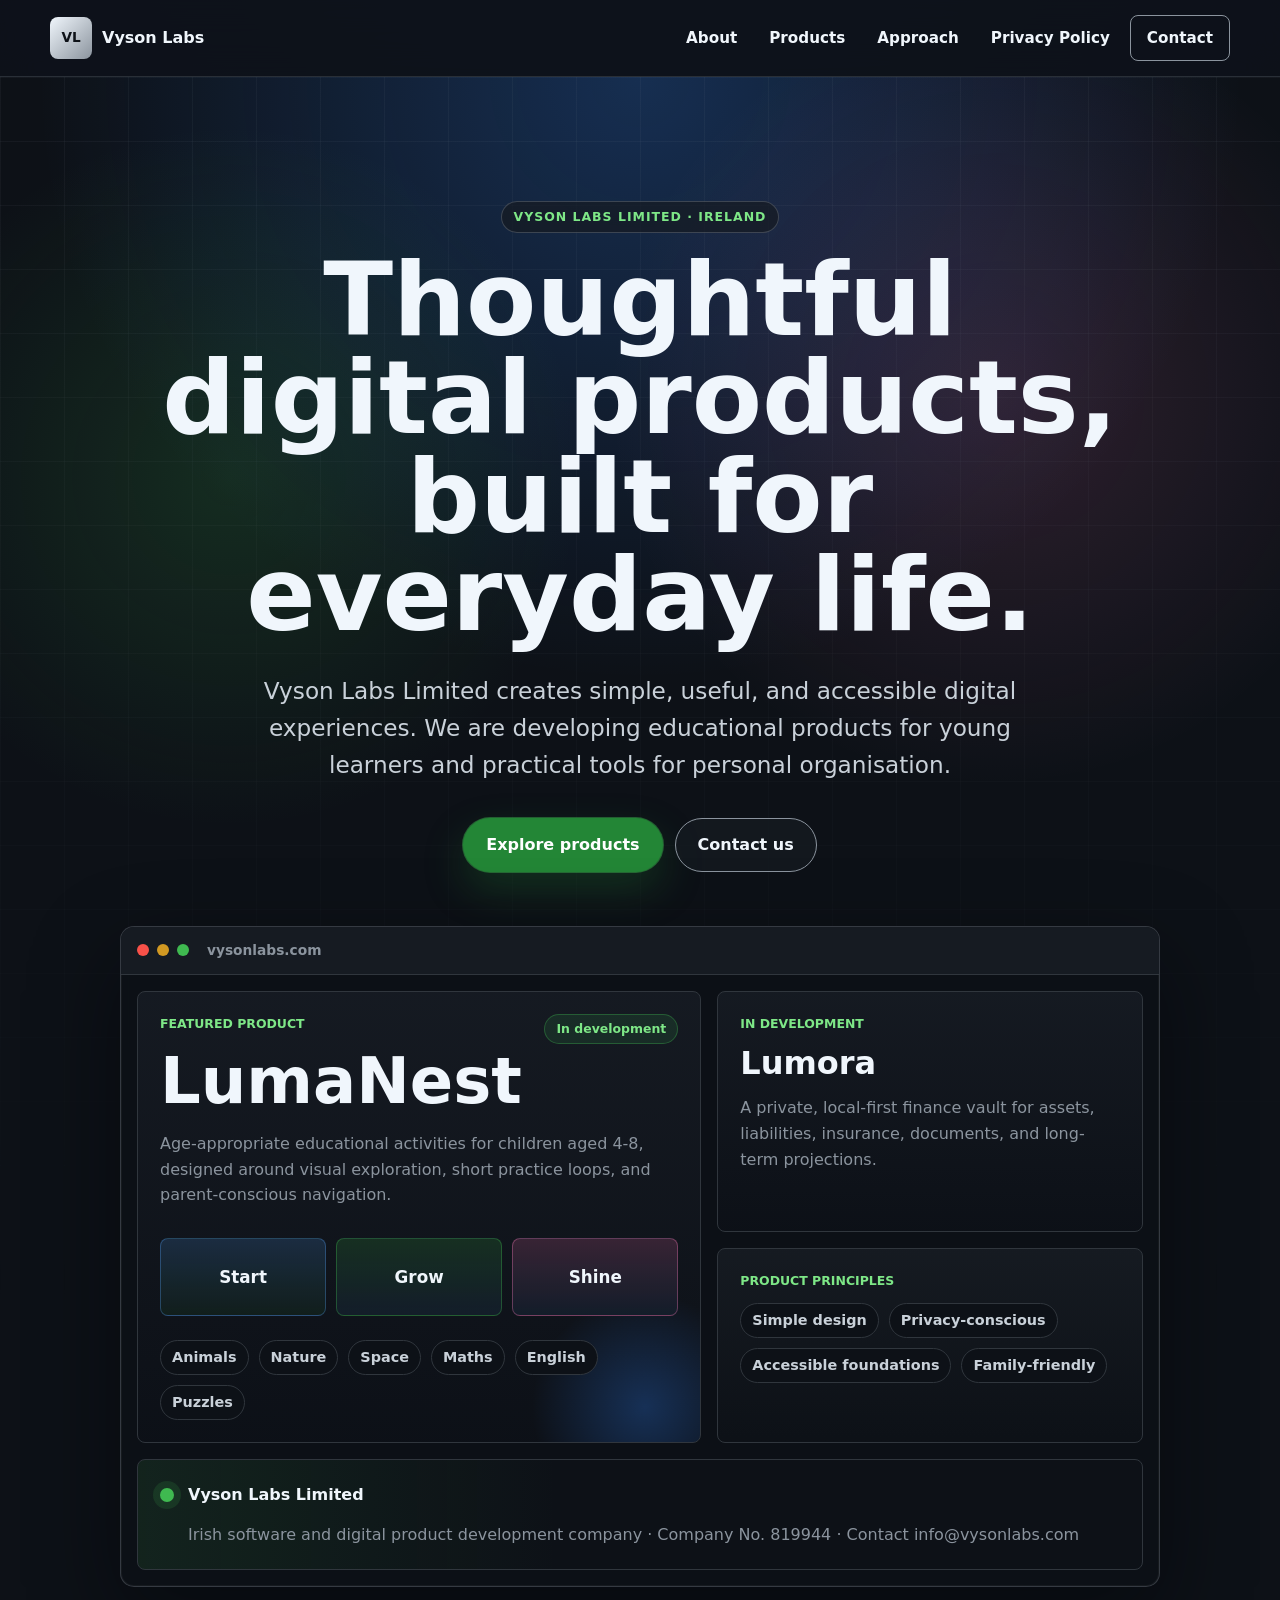
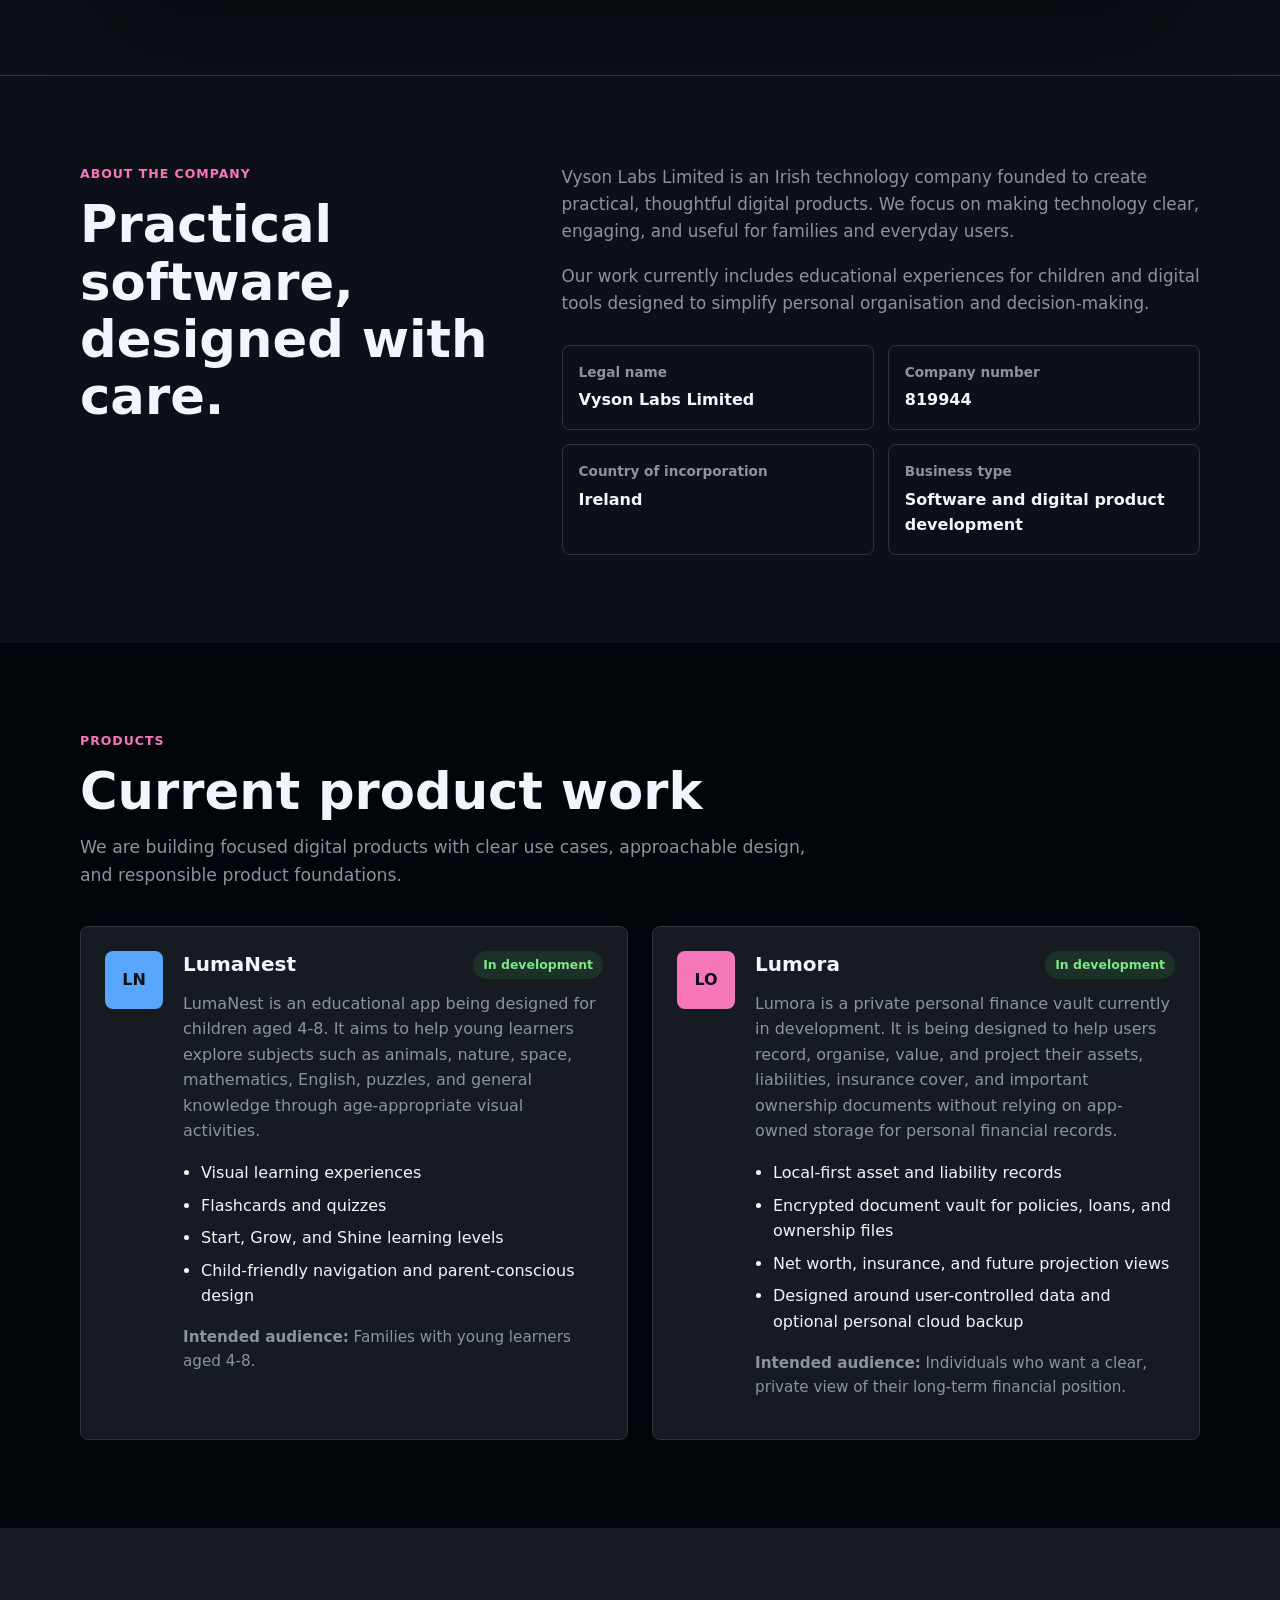
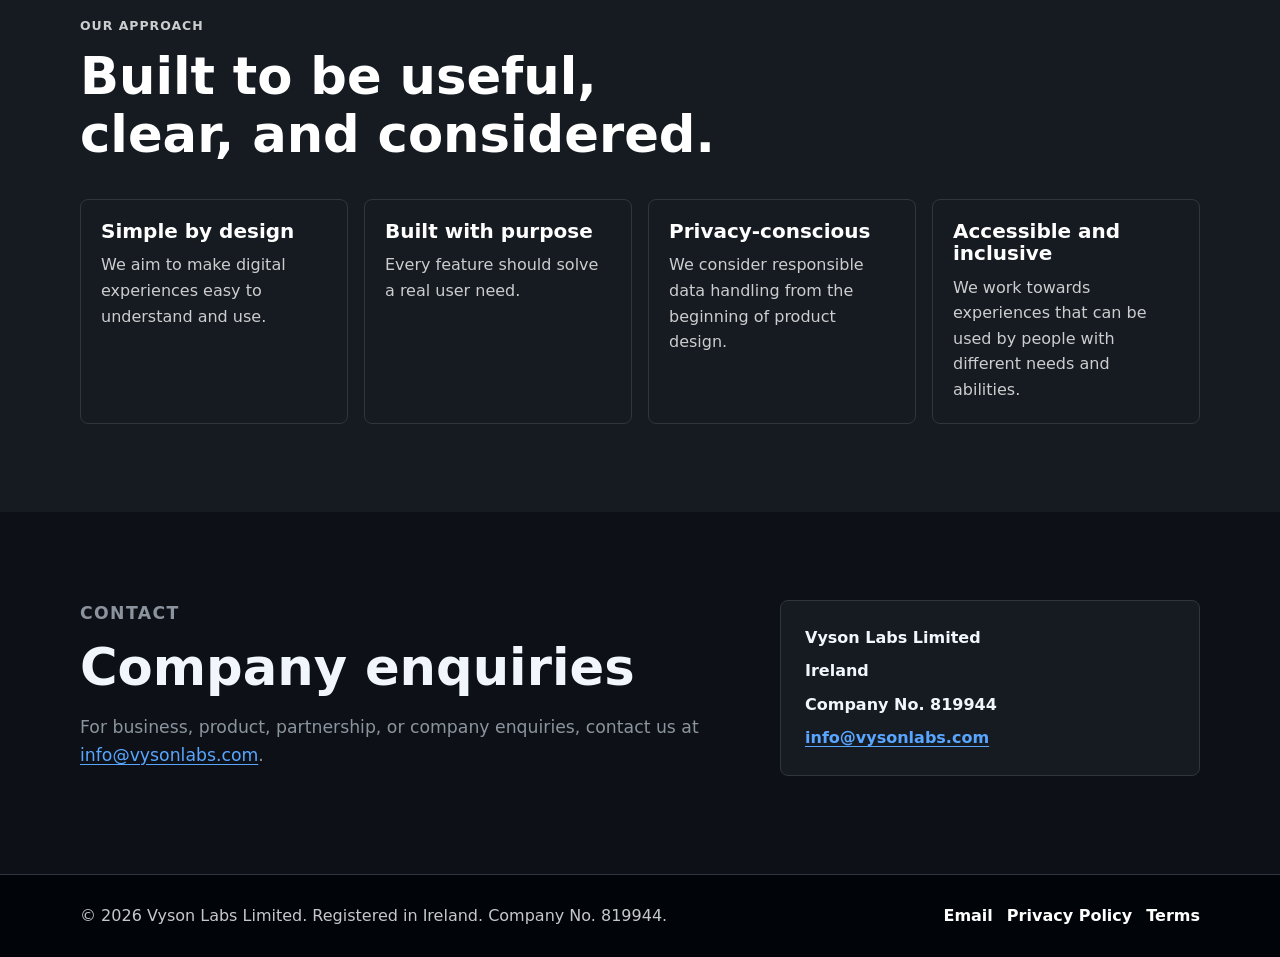
==== commit 30cc5601: "Update Lumora product description" ====
--- a/index.html
+++ b/index.html
@@ -100,9 +100,9 @@
             </div>
             <div class="showcase-stack">
               <div class="showcase-panel mini-product">
-                <div class="panel-kicker">Next concept</div>
+                <div class="panel-kicker">In development</div>
                 <h3>Lumora</h3>
-                <p>Personal finance and organisation tools with a clear, approachable mobile experience.</p>
+                <p>A private, local-first finance vault for assets, liabilities, insurance, documents, and long-term projections.</p>
               </div>
               <div class="showcase-panel principles-preview">
                 <div class="panel-kicker">Product principles</div>
@@ -175,16 +175,16 @@
             <div class="product-content">
               <div class="product-title-row">
                 <h3>Lumora</h3>
-                <span class="status concept">Concept</span>
-              </div>
-              <p>Lumora is a personal finance and organisation product currently in concept development. It is intended to help users understand and manage everyday financial information through a clear and approachable experience.</p>
+                <span class="status">In development</span>
+              </div>
+              <p>Lumora is a private personal finance vault currently in development. It is being designed to help users record, organise, value, and project their assets, liabilities, insurance cover, and important ownership documents without relying on app-owned storage for personal financial records.</p>
               <ul class="feature-list">
-                <li>Everyday financial organisation</li>
-                <li>Clear information structure</li>
-                <li>Approachable mobile experience</li>
-                <li>Designed for practical personal decision-making</li>
+                <li>Local-first asset and liability records</li>
+                <li>Encrypted document vault for policies, loans, and ownership files</li>
+                <li>Net worth, insurance, and future projection views</li>
+                <li>Designed around user-controlled data and optional personal cloud backup</li>
               </ul>
-              <p class="audience"><strong>Intended audience:</strong> Everyday users looking for simple personal organisation tools.</p>
+              <p class="audience"><strong>Intended audience:</strong> Individuals who want a clear, private view of their long-term financial position.</p>
             </div>
           </article>
         </div>
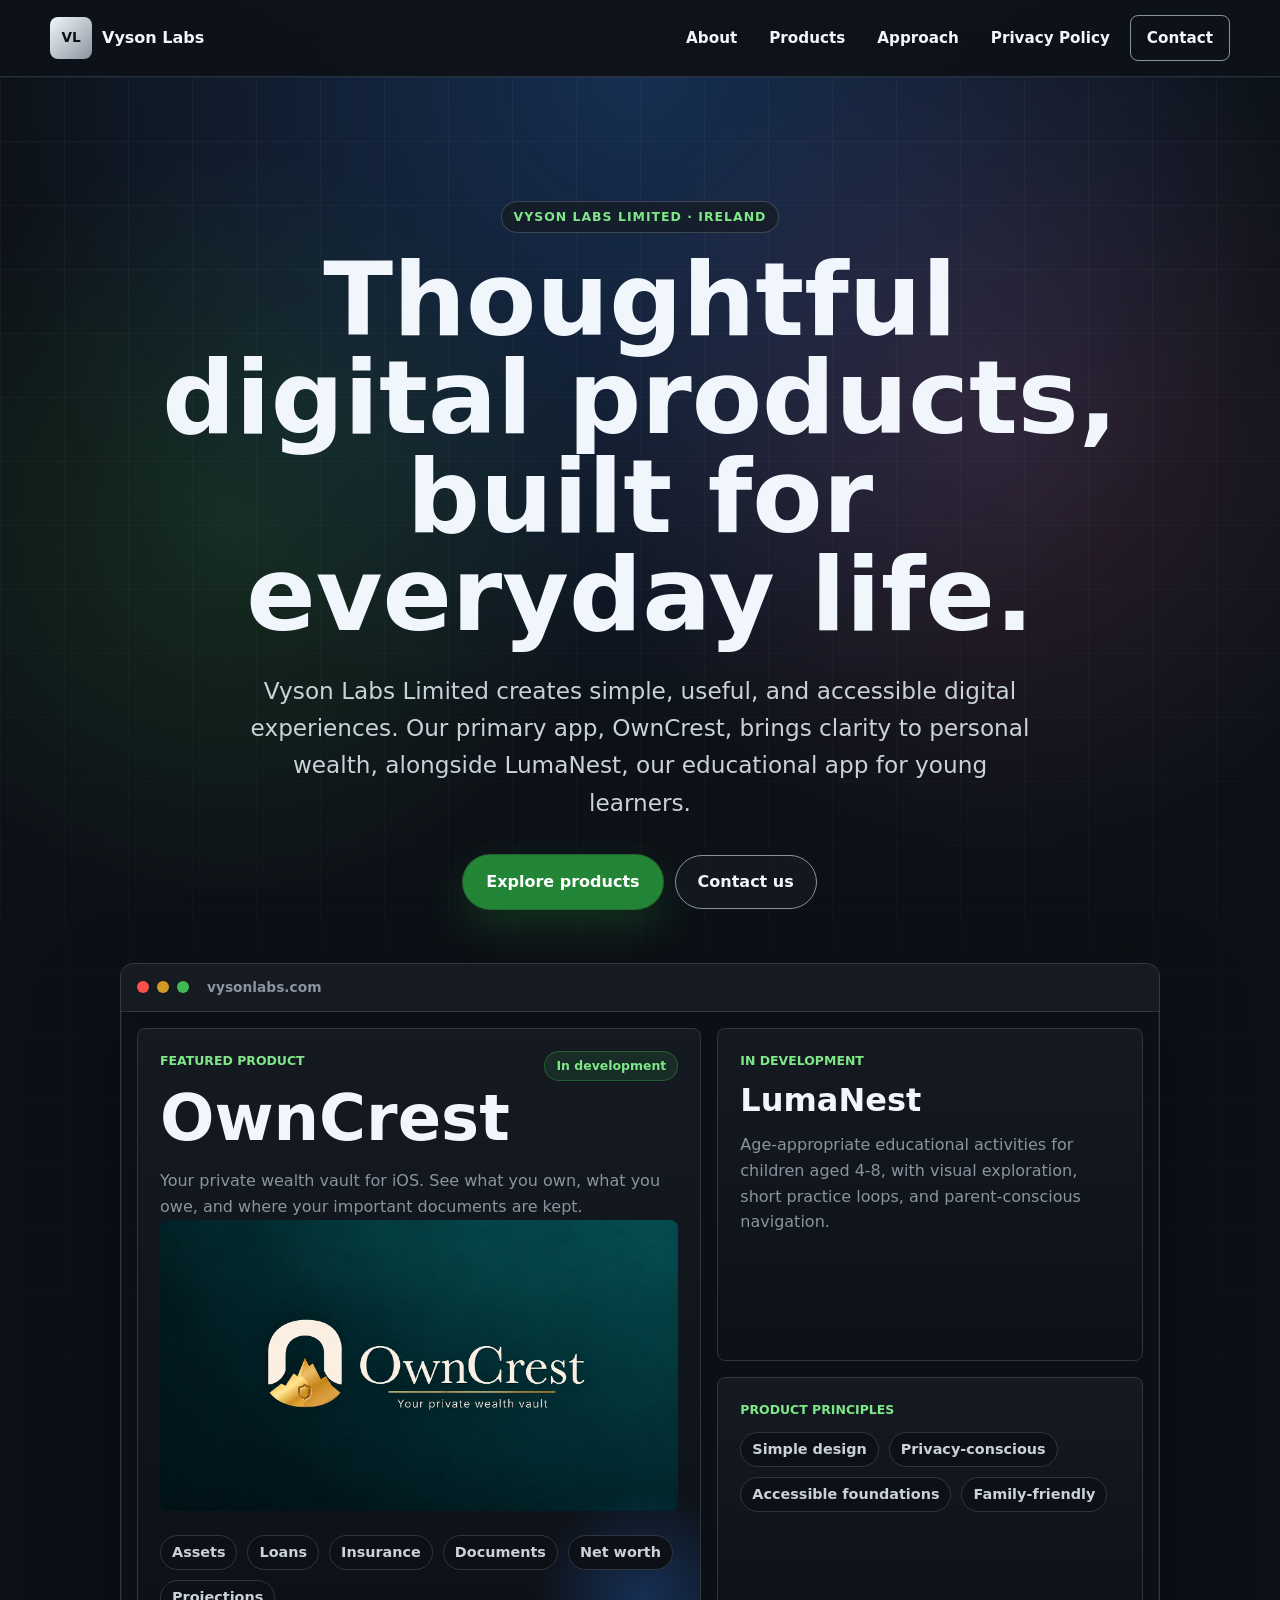
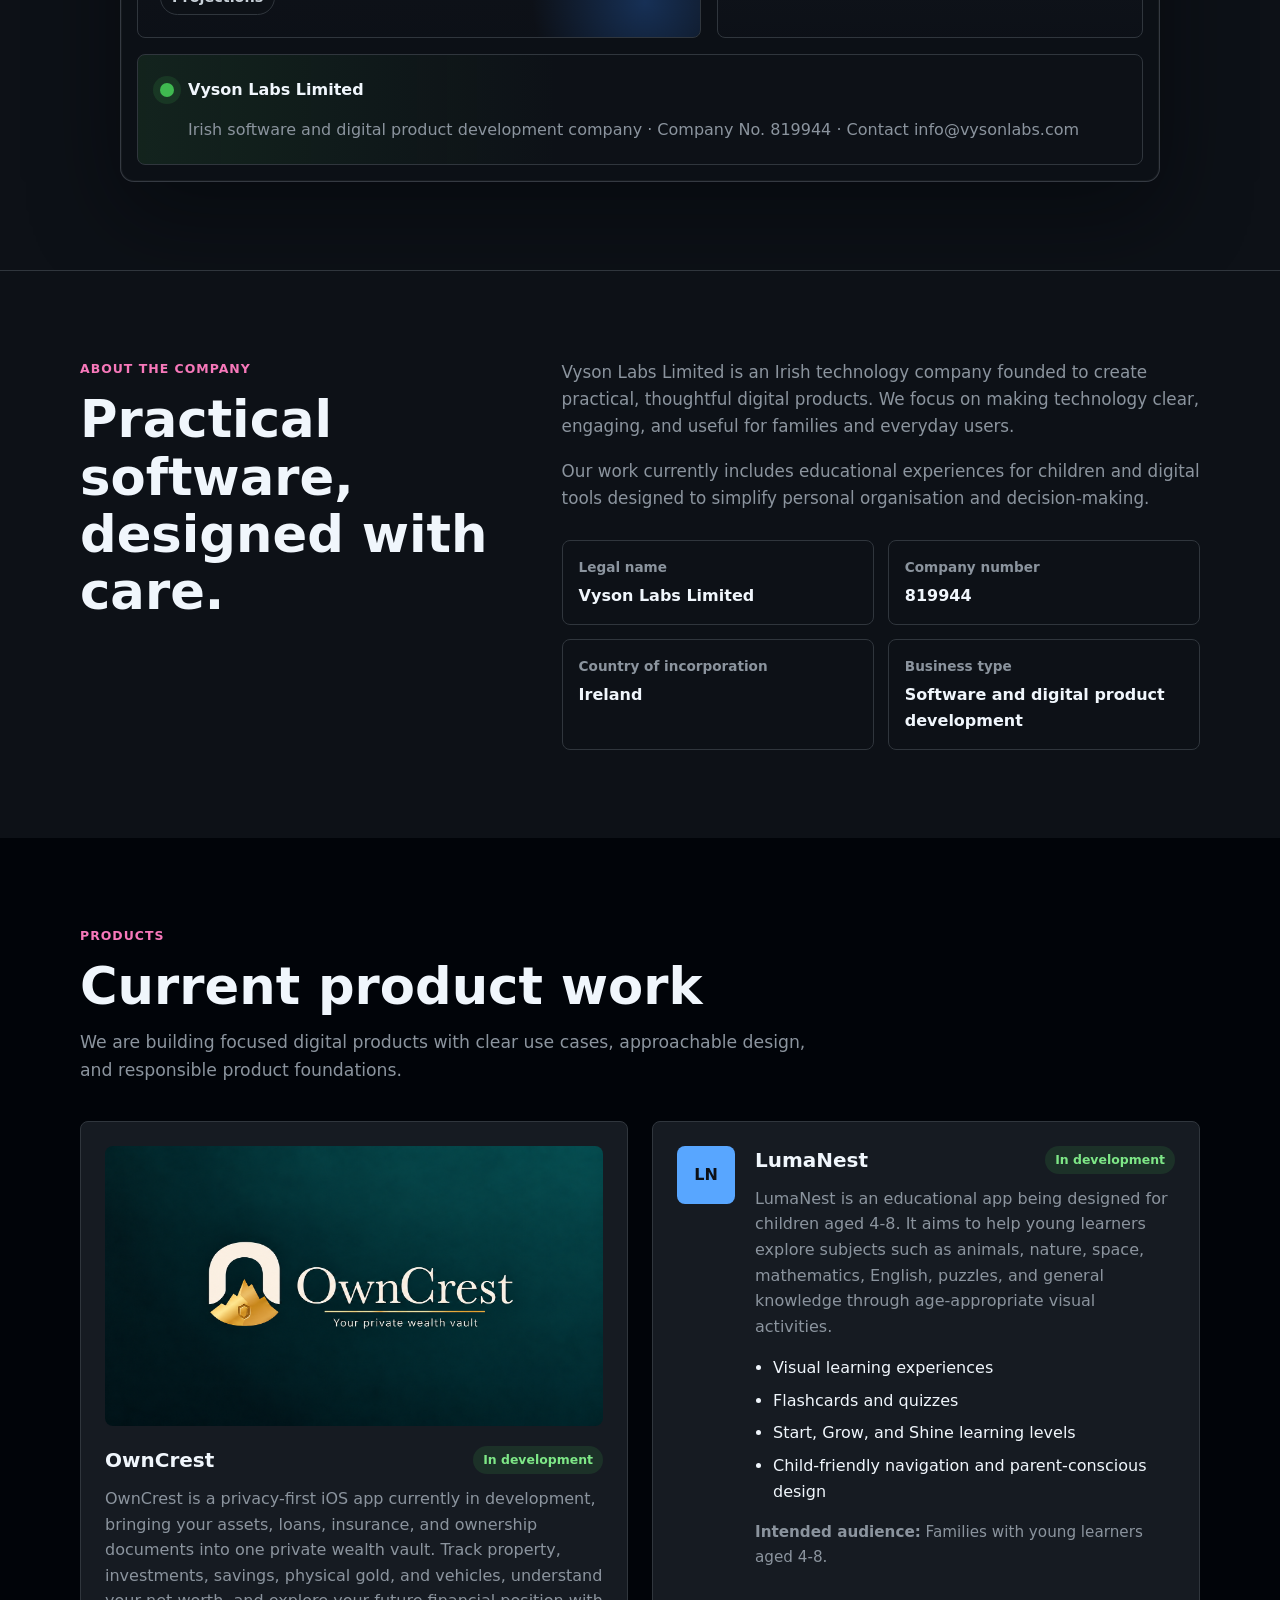
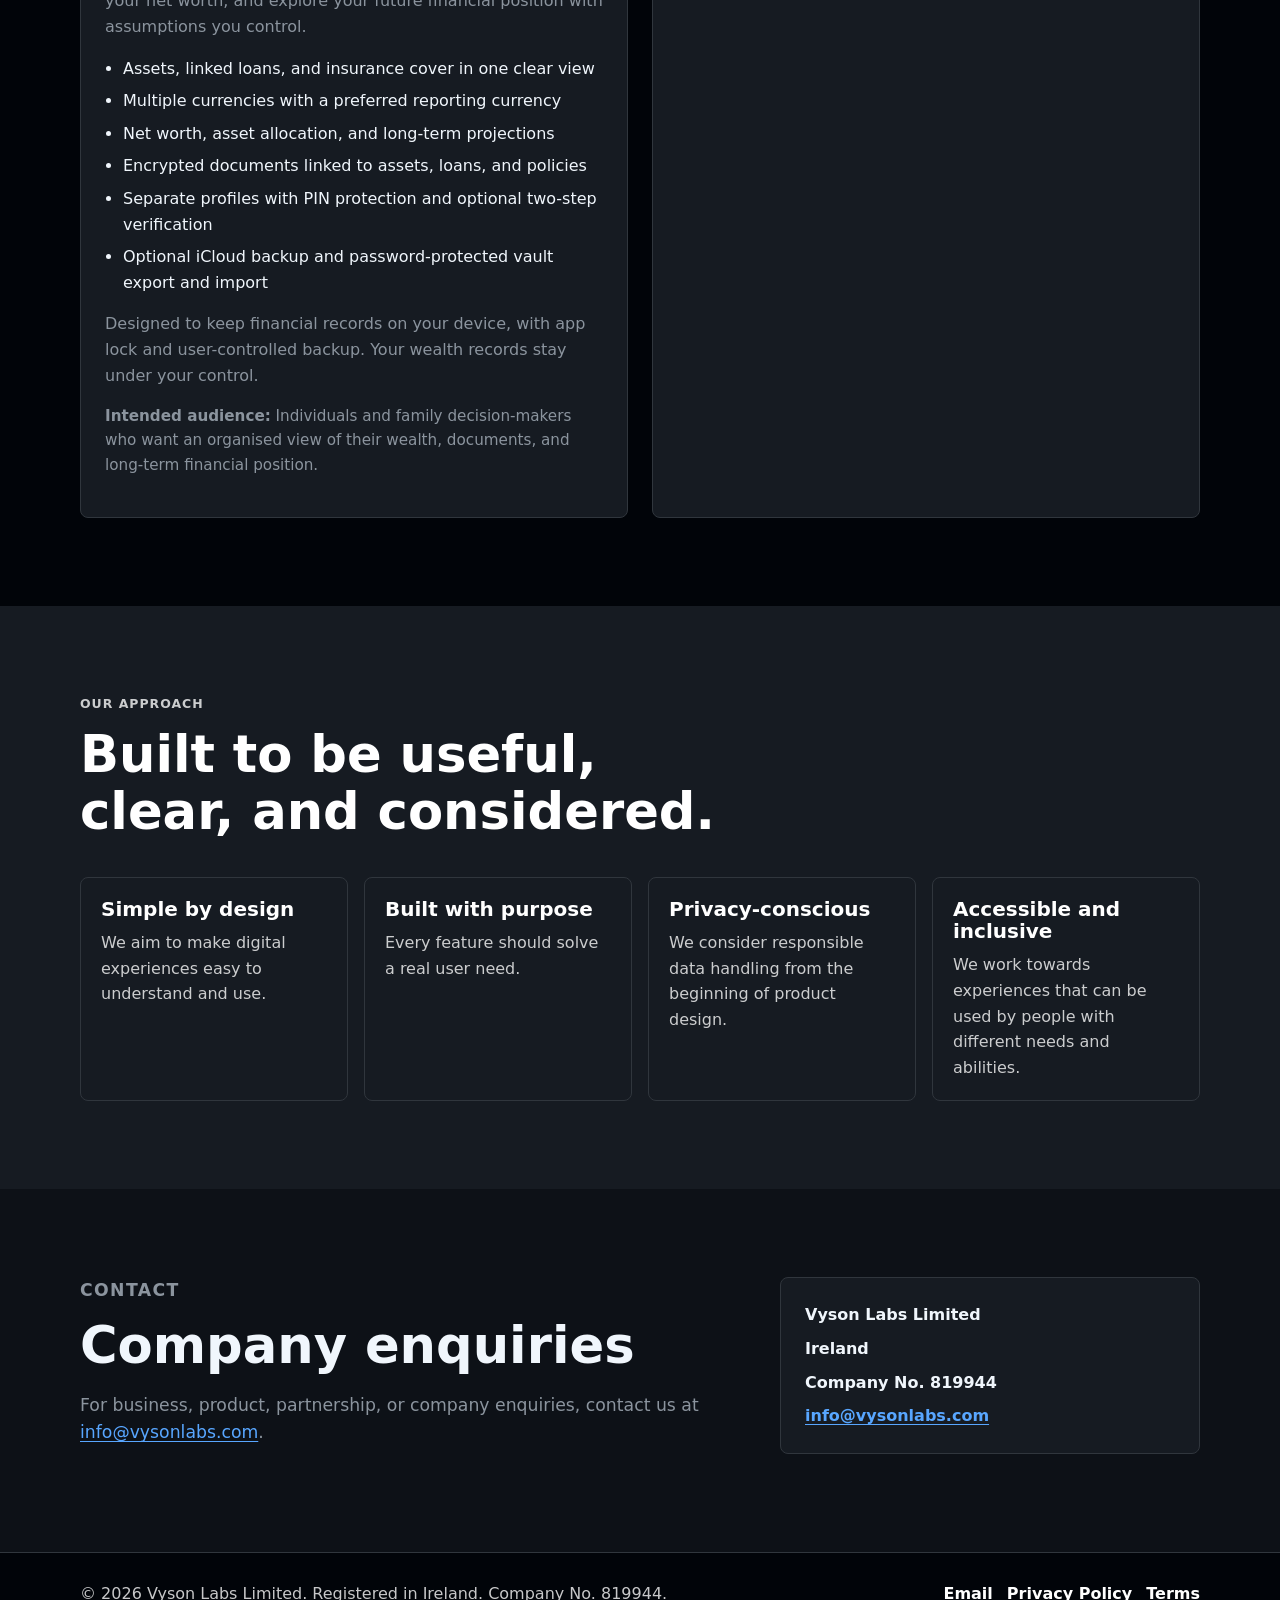
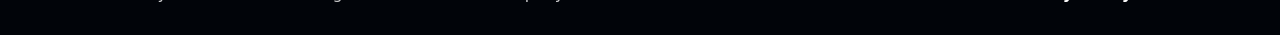
==== commit a635449f: "Feature OwnCrest as primary app with updated branding and content" ====
--- a/index.html
+++ b/index.html
@@ -61,7 +61,7 @@
         <div class="hero-copy">
           <p class="eyebrow">Vyson Labs Limited · Ireland</p>
           <h1>Thoughtful digital products, built for everyday life.</h1>
-          <p class="hero-text">Vyson Labs Limited creates simple, useful, and accessible digital experiences. We are developing educational products for young learners and practical tools for personal organisation.</p>
+          <p class="hero-text">Vyson Labs Limited creates simple, useful, and accessible digital experiences. Our primary app, OwnCrest, brings clarity to personal wealth, alongside LumaNest, our educational app for young learners.</p>
           <div class="hero-actions" aria-label="Primary actions">
             <a class="button primary" href="#products">Explore products</a>
             <a class="button secondary" href="mailto:info@vysonlabs.com">Contact us</a>
@@ -79,30 +79,26 @@
               <div class="panel-header">
                 <div>
                   <div class="panel-kicker">Featured product</div>
-                  <h2>LumaNest</h2>
+                  <h2>OwnCrest</h2>
                 </div>
                 <span class="panel-badge">In development</span>
               </div>
-              <p>Age-appropriate educational activities for children aged 4-8, designed around visual exploration, short practice loops, and parent-conscious navigation.</p>
-              <div class="learning-path" aria-label="LumaNest learning levels">
-                <span>Start</span>
-                <span>Grow</span>
-                <span>Shine</span>
-              </div>
-              <div class="topic-grid" aria-label="LumaNest subject areas">
-                <span>Animals</span>
-                <span>Nature</span>
-                <span>Space</span>
-                <span>Maths</span>
-                <span>English</span>
-                <span>Puzzles</span>
+              <p>Your private wealth vault for iOS. See what you own, what you owe, and where your important documents are kept.</p>
+              <img class="owncrest-brand" src="/assets/images/owncrest-brand.png" alt="OwnCrest — Your private wealth vault" width="1672" height="941">
+              <div class="topic-grid" aria-label="OwnCrest features">
+                <span>Assets</span>
+                <span>Loans</span>
+                <span>Insurance</span>
+                <span>Documents</span>
+                <span>Net worth</span>
+                <span>Projections</span>
               </div>
             </div>
             <div class="showcase-stack">
               <div class="showcase-panel mini-product">
                 <div class="panel-kicker">In development</div>
-                <h3>Lumora</h3>
-                <p>A private, local-first finance vault for assets, liabilities, insurance, documents, and long-term projections.</p>
+                <h3>LumaNest</h3>
+                <p>Age-appropriate educational activities for children aged 4-8, with visual exploration, short practice loops, and parent-conscious navigation.</p>
               </div>
               <div class="showcase-panel principles-preview">
                 <div class="panel-kicker">Product principles</div>
@@ -153,6 +149,26 @@
           <p>We are building focused digital products with clear use cases, approachable design, and responsible product foundations.</p>
         </div>
         <div class="product-grid">
+          <article class="product-card owncrest-card">
+            <img class="owncrest-brand" src="/assets/images/owncrest-brand.png" alt="OwnCrest — Your private wealth vault" width="1672" height="941" loading="lazy">
+            <div class="product-content">
+              <div class="product-title-row">
+                <h3>OwnCrest</h3>
+                <span class="status">In development</span>
+              </div>
+              <p>OwnCrest is a privacy-first iOS app currently in development, bringing your assets, loans, insurance, and ownership documents into one private wealth vault. Track property, investments, savings, physical gold, and vehicles, understand your net worth, and explore your future financial position with assumptions you control.</p>
+              <ul class="feature-list">
+                <li>Assets, linked loans, and insurance cover in one clear view</li>
+                <li>Multiple currencies with a preferred reporting currency</li>
+                <li>Net worth, asset allocation, and long-term projections</li>
+                <li>Encrypted documents linked to assets, loans, and policies</li>
+                <li>Separate profiles with PIN protection and optional two-step verification</li>
+                <li>Optional iCloud backup and password-protected vault export and import</li>
+              </ul>
+              <p>Designed to keep financial records on your device, with app lock and user-controlled backup. Your wealth records stay under your control.</p>
+              <p class="audience"><strong>Intended audience:</strong> Individuals and family decision-makers who want an organised view of their wealth, documents, and long-term financial position.</p>
+            </div>
+          </article>
           <article class="product-card">
             <div class="product-icon nest" aria-hidden="true">LN</div>
             <div class="product-content">
@@ -170,23 +186,6 @@
               <p class="audience"><strong>Intended audience:</strong> Families with young learners aged 4-8.</p>
             </div>
           </article>
-          <article class="product-card">
-            <div class="product-icon lumora" aria-hidden="true">LO</div>
-            <div class="product-content">
-              <div class="product-title-row">
-                <h3>Lumora</h3>
-                <span class="status">In development</span>
-              </div>
-              <p>Lumora is a private personal finance vault currently in development. It is being designed to help users record, organise, value, and project their assets, liabilities, insurance cover, and important ownership documents without relying on app-owned storage for personal financial records.</p>
-              <ul class="feature-list">
-                <li>Local-first asset and liability records</li>
-                <li>Encrypted document vault for policies, loans, and ownership files</li>
-                <li>Net worth, insurance, and future projection views</li>
-                <li>Designed around user-controlled data and optional personal cloud backup</li>
-              </ul>
-              <p class="audience"><strong>Intended audience:</strong> Individuals who want a clear, private view of their long-term financial position.</p>
-            </div>
-          </article>
         </div>
       </div>
     </section>
--- a/assets/css/styles.css
+++ b/assets/css/styles.css
@@ -295,7 +295,13 @@
   font-weight: 900;
   background: var(--teal);
 }
-.product-icon.lumora { background: var(--coral); }
+.product-card.owncrest-card { grid-template-columns: 1fr; }
+.owncrest-brand {
+  display: block;
+  width: 100%;
+  height: auto;
+  border-radius: var(--radius);
+}
 .product-title-row {
   display: flex;
   flex-wrap: wrap;
@@ -867,13 +873,11 @@
 
 .company-facts div { background: #0d1117; }
 
-.product-icon,
-.product-icon.lumora {
+.product-icon {
   color: #0d1117;
   background: #58a6ff;
 }
 
-.product-icon.lumora { background: #f778ba; }
 
 .status {
   background: rgba(63, 185, 80, 0.14);
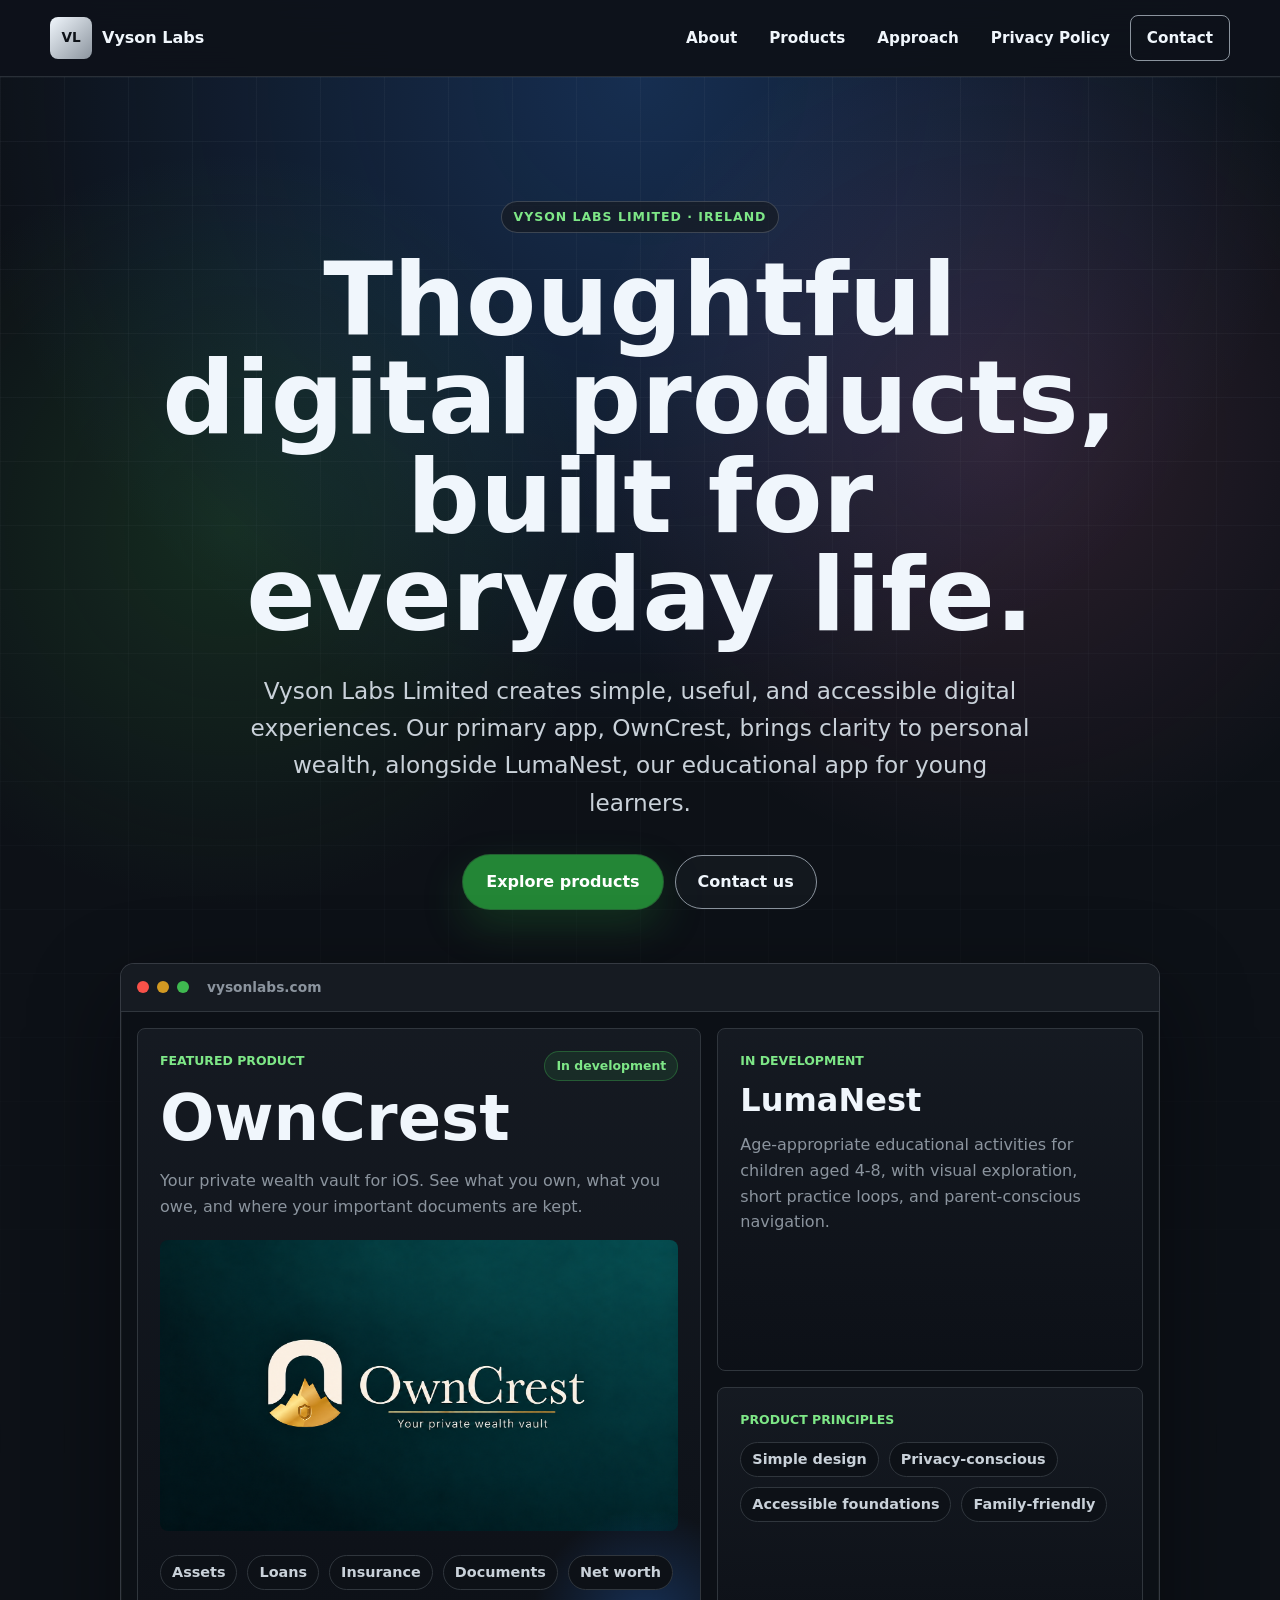
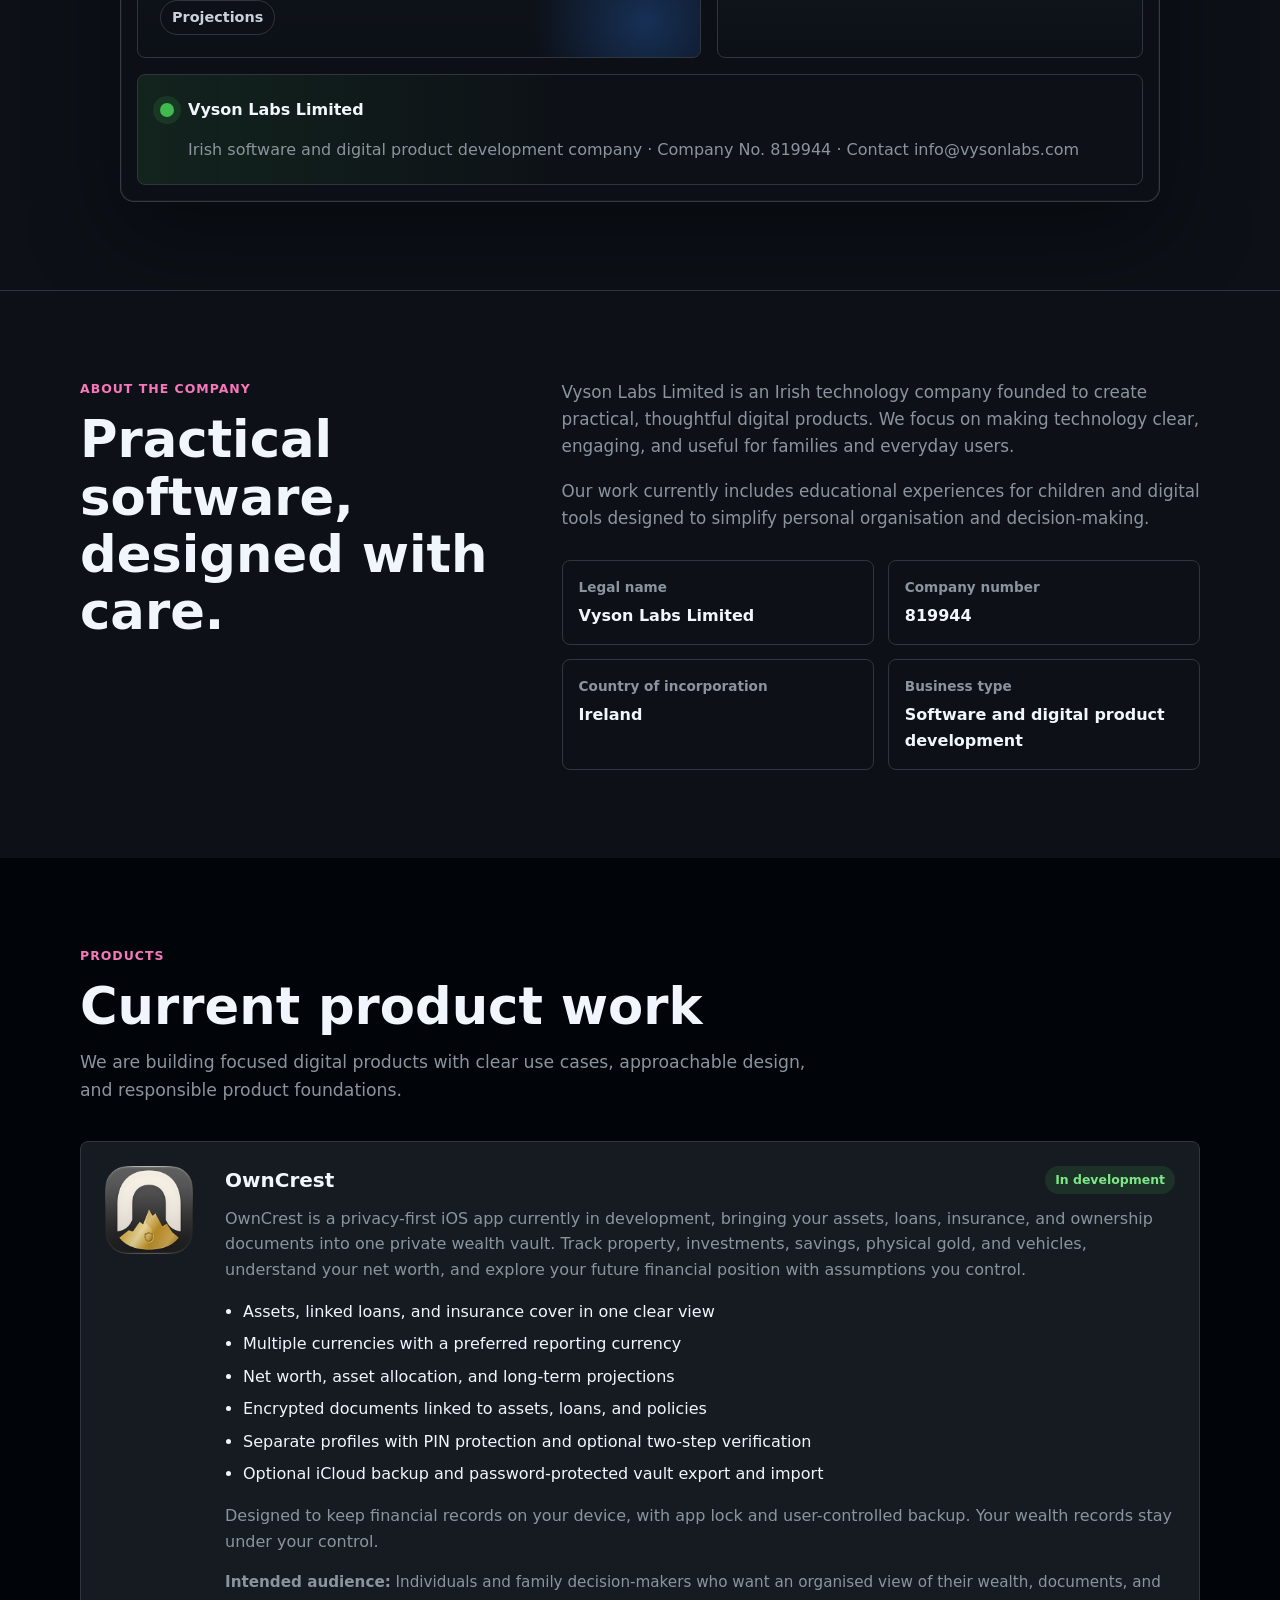
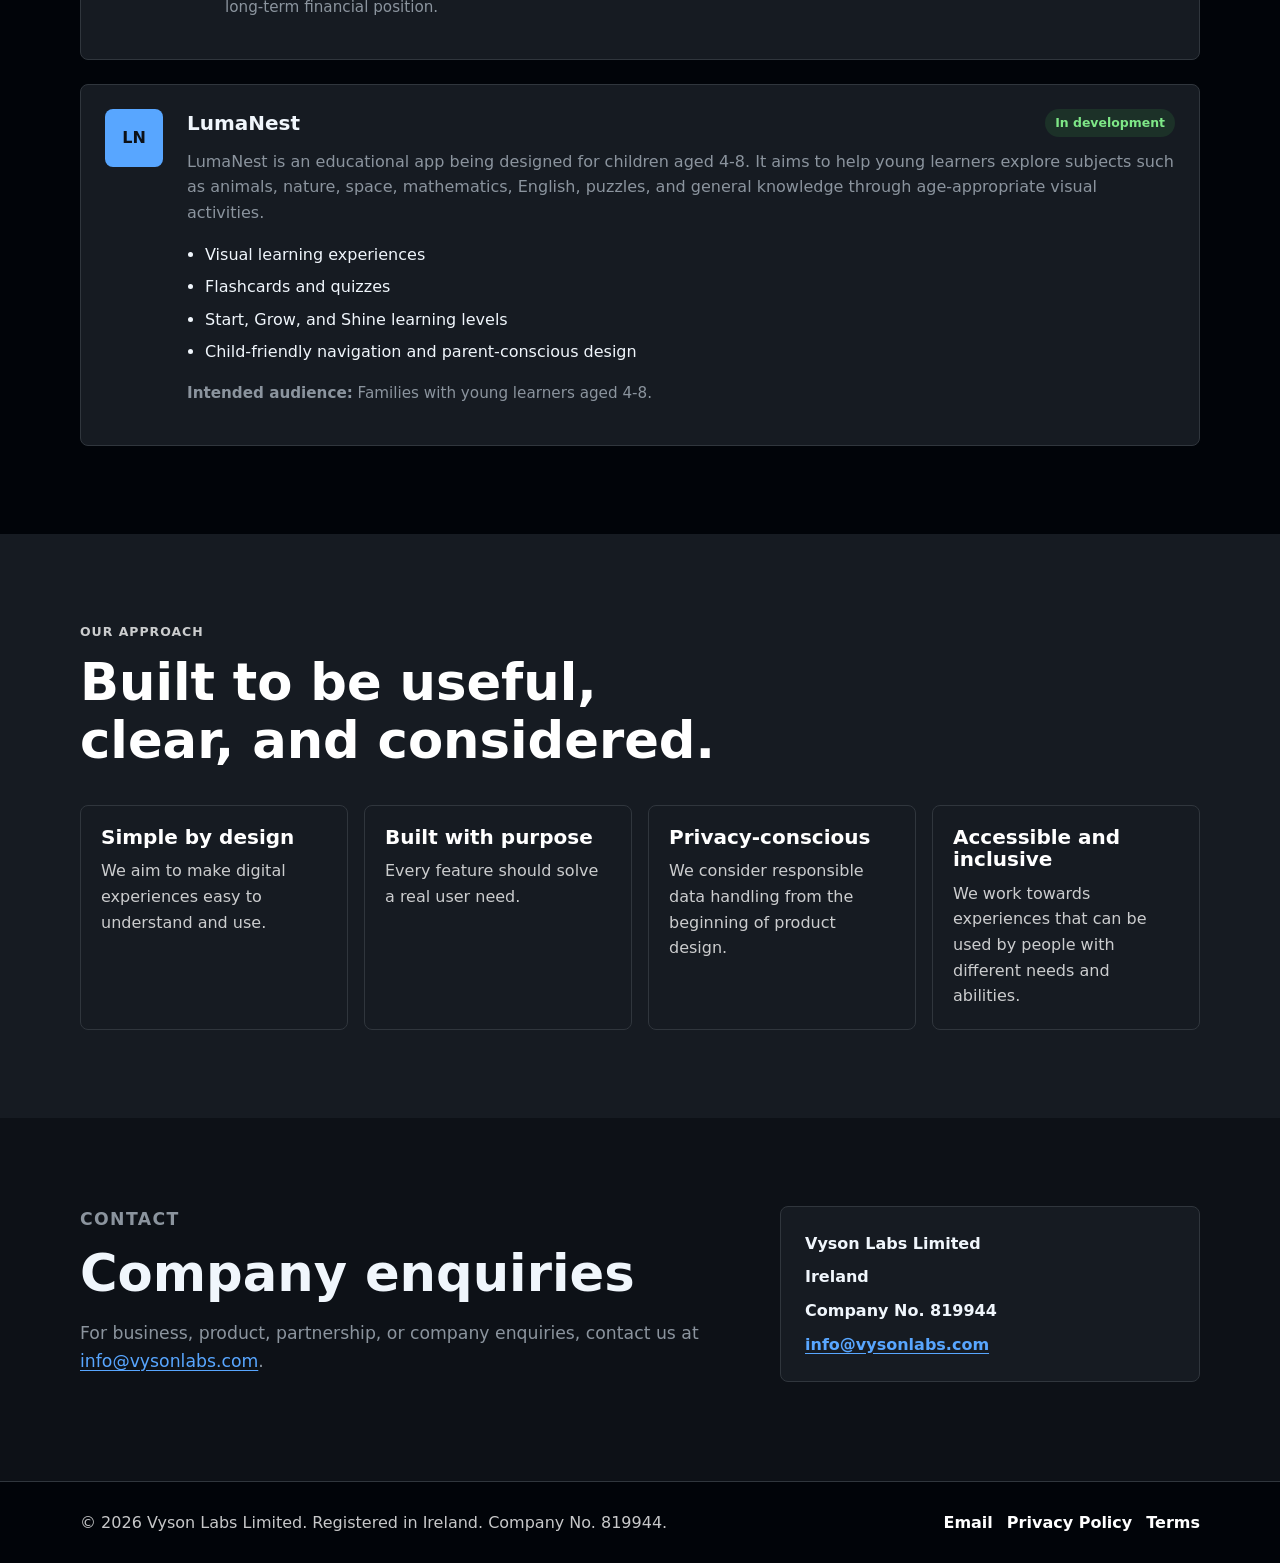
==== commit 46f40bc3: "Refine OwnCrest layout with featured banner and compact product logo" ====
--- a/index.html
+++ b/index.html
@@ -16,7 +16,7 @@
   <meta property="og:image:alt" content="Vyson Labs Limited - thoughtful digital products for families and everyday life">
   <meta name="theme-color" content="#0d1117">
   <link rel="icon" href="favicon.svg" type="image/svg+xml">
-  <link rel="stylesheet" href="assets/css/styles.css?v=dark-landing">
+  <link rel="stylesheet" href="assets/css/styles.css?v=owncrest-feature-4">
   <script type="application/ld+json">
     {
       "@context": "https://schema.org",
@@ -150,7 +150,7 @@
         </div>
         <div class="product-grid">
           <article class="product-card owncrest-card">
-            <img class="owncrest-brand" src="/assets/images/owncrest-brand.png" alt="OwnCrest — Your private wealth vault" width="1672" height="941" loading="lazy">
+            <img class="owncrest-logo" src="/assets/images/owncrest-icon.png" alt="OwnCrest app logo" width="1024" height="1024" loading="lazy">
             <div class="product-content">
               <div class="product-title-row">
                 <h3>OwnCrest</h3>
--- a/assets/css/styles.css
+++ b/assets/css/styles.css
@@ -273,12 +273,12 @@
 .section-heading { max-width: 760px; margin-bottom: 36px; }
 .section-heading p:not(.eyebrow) { color: var(--muted); font-size: 1.08rem; margin: 14px 0 0; }
 .section-heading.compact { max-width: 680px; }
-.product-grid { display: grid; grid-template-columns: repeat(2, minmax(0, 1fr)); gap: 24px; }
+.product-grid { display: grid; grid-template-columns: minmax(0, 1fr); gap: 24px; }
 .product-card {
   display: grid;
-  grid-template-columns: auto 1fr;
-  gap: 20px;
-  min-height: 100%;
+  grid-template-columns: auto minmax(0, 1fr);
+  align-items: start;
+  gap: 24px;
   border: 1px solid var(--line);
   border-radius: var(--radius);
   background: #fff;
@@ -295,11 +295,22 @@
   font-weight: 900;
   background: var(--teal);
 }
-.product-card.owncrest-card { grid-template-columns: 1fr; }
+.product-card.owncrest-card {
+  grid-template-columns: 88px minmax(0, 1fr);
+  gap: 32px;
+}
+.product-content { min-width: 0; }
+.owncrest-logo {
+  display: block;
+  width: 88px;
+  height: 88px;
+  object-fit: contain;
+}
 .owncrest-brand {
   display: block;
   width: 100%;
   height: auto;
+  margin: 20px 0;
   border-radius: var(--radius);
 }
 .product-title-row {
@@ -417,7 +428,7 @@
   h1 { font-size: clamp(2.35rem, 13vw, 3.8rem); }
   .hero-actions { align-items: stretch; flex-direction: column; }
   .button { width: 100%; }
-  .product-card { grid-template-columns: 1fr; }
+  .product-card, .product-card.owncrest-card { grid-template-columns: minmax(0, 1fr); }
   .footer-grid { align-items: flex-start; flex-direction: column; }
   .learning-card { min-width: 160px; }
   .card-one { left: 18px; }
